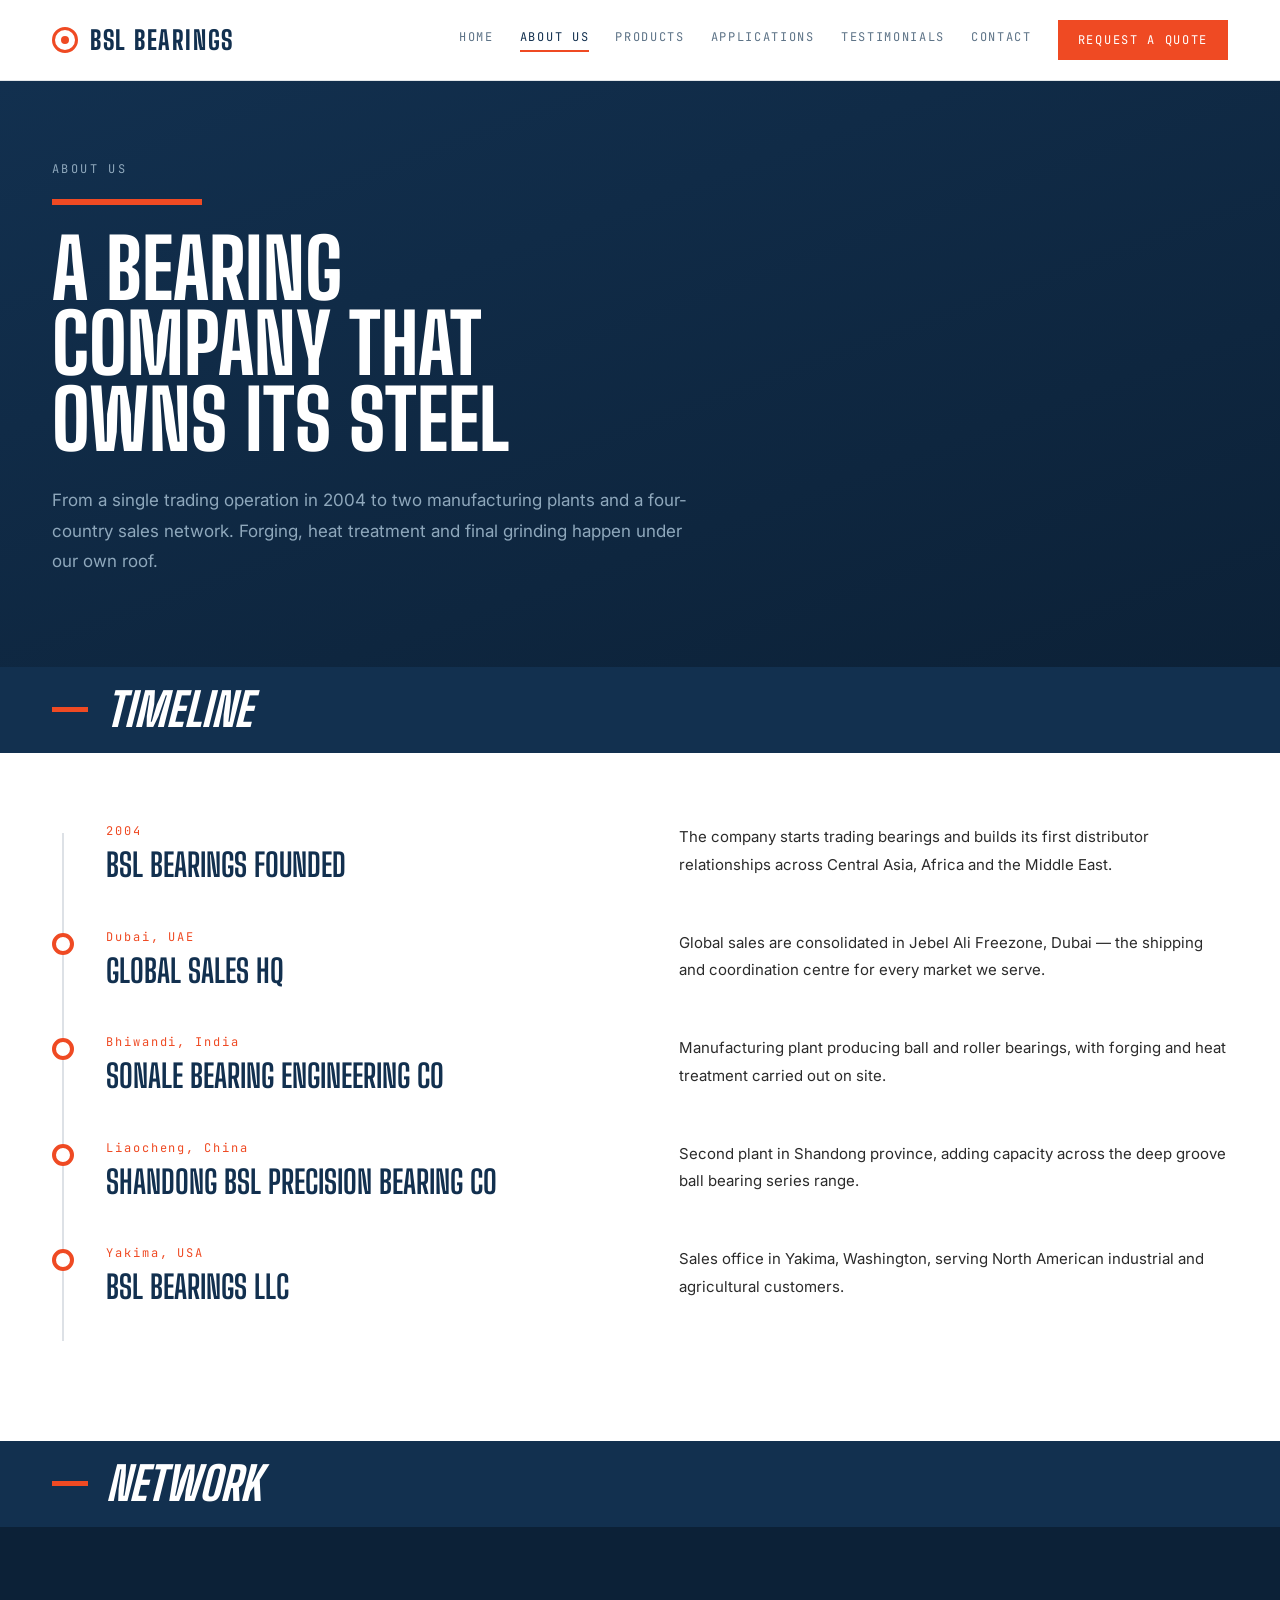
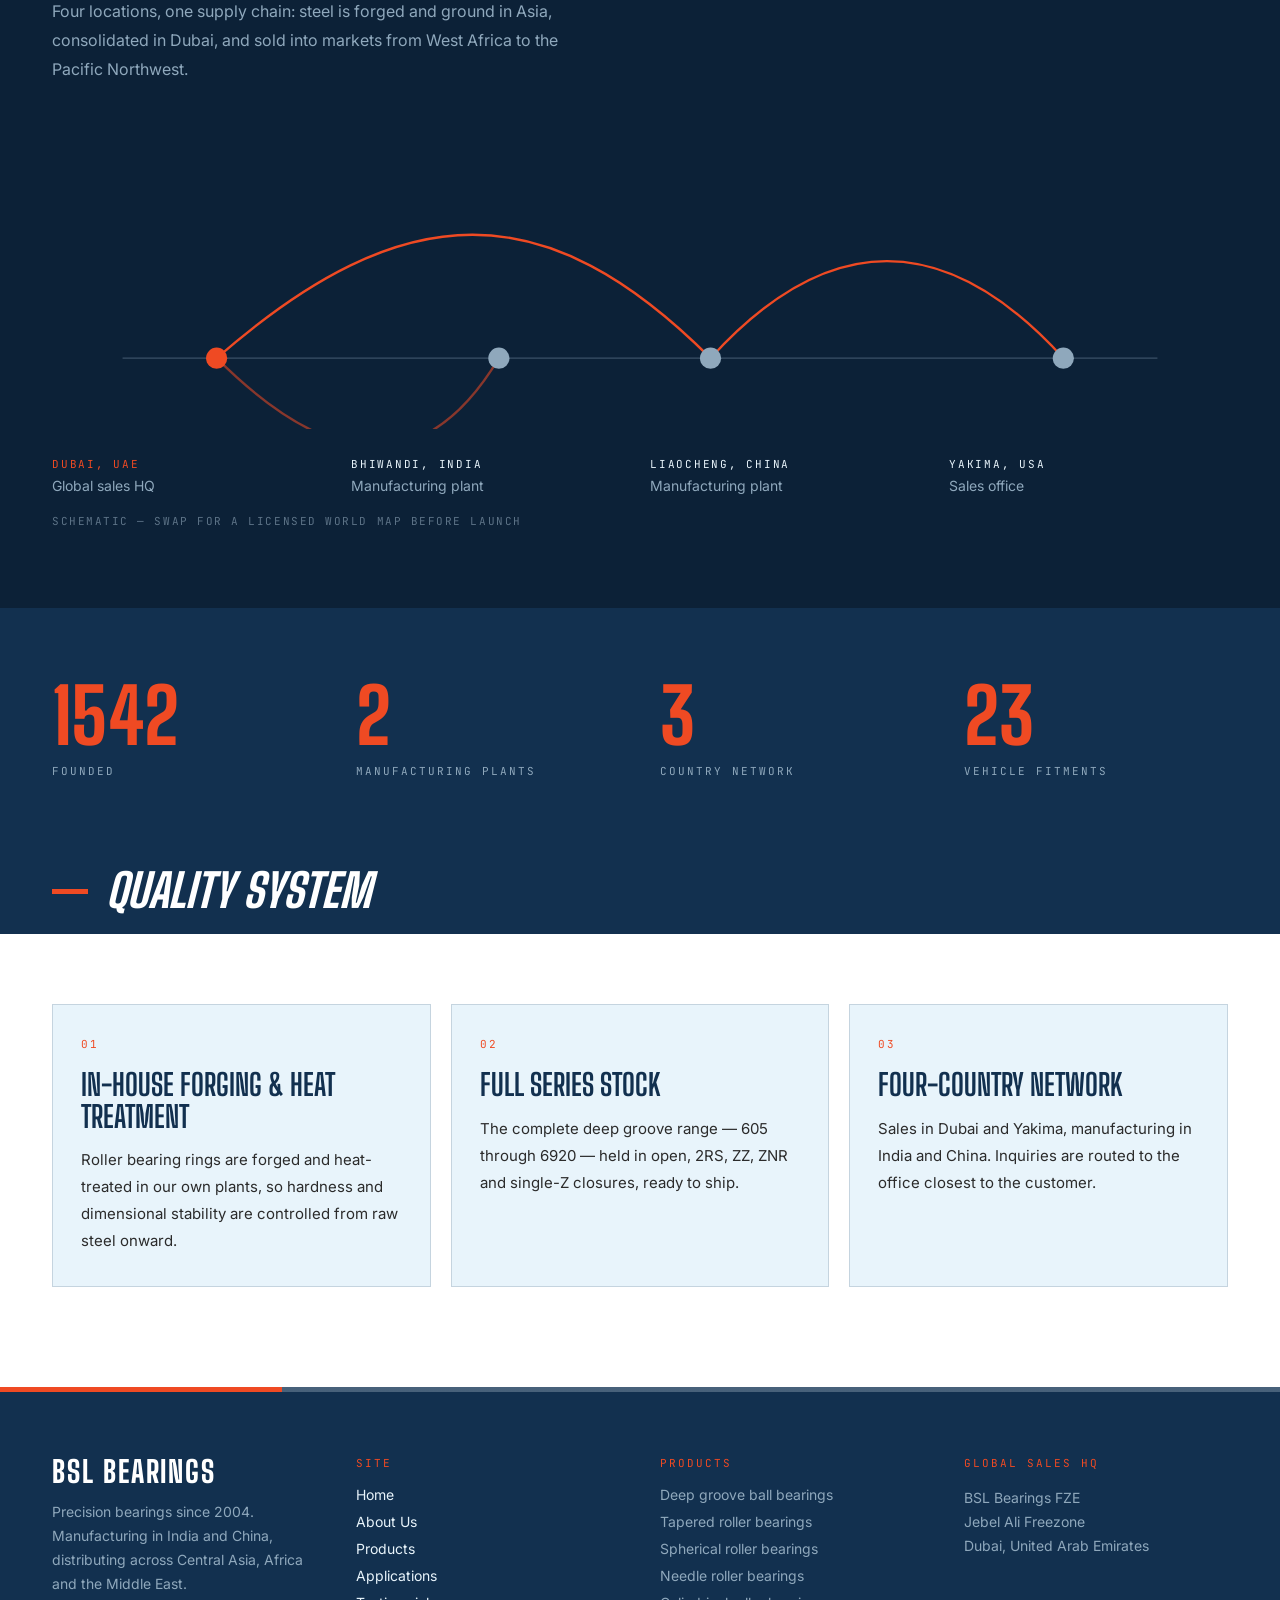
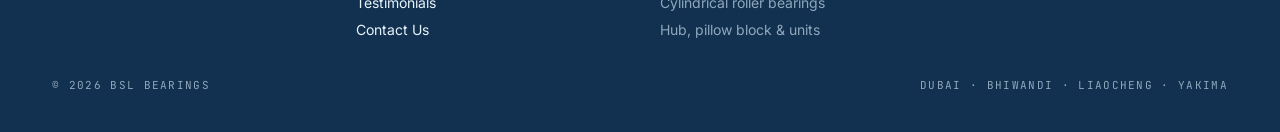
==== about.html @ f2bc7a2e "Build full BSL Bearings website from Claude Design export Converts the Home.dc.html/About.dc.html/et" ====
<!DOCTYPE html>
<html lang="en">
<head>
<meta charset="utf-8">
<meta name="viewport" content="width=device-width, initial-scale=1">
<title>About Us | BSL Bearings</title>
<meta name="description" content="From a single trading operation in 2004 to two manufacturing plants and a four-country sales network — forging, heat treatment and final grinding under our own roof.">
<link rel="icon" href="favicon.svg" type="image/svg+xml">
<link rel="preconnect" href="https://fonts.gstatic.com" crossorigin>
<link href="https://fonts.googleapis.com/css2?family=Big+Shoulders+Display:wght@500;700;800&family=Inter:wght@400;500;600&family=JetBrains+Mono:wght@400;500&display=swap" rel="stylesheet">
<link rel="stylesheet" href="css/style.css">
</head>
<body>

<header data-nav="1" class="site-nav">
  <div data-nav-inner="1" class="site-nav-inner">
    <a href="index.html" class="brand">
      <span class="brand-dot"><span></span></span>
      <span class="brand-text">BSL BEARINGS</span>
    </a>
    <nav class="nav-links">
      <a href="index.html" class="nav-link">Home</a>
      <a href="about.html" class="nav-link is-active">About Us</a>
      <a href="products.html" class="nav-link">Products</a>
      <a href="applications.html" class="nav-link">Applications</a>
      <a href="testimonials.html" class="nav-link">Testimonials</a>
      <a href="contact.html" class="nav-link">Contact</a>
      <a href="contact.html" class="btn-quote">Request a quote</a>
    </nav>
  </div>
</header>

<main>

<section style="background:linear-gradient(160deg,#12304F 0%,#0c2137 100%);color:#fff">
  <div style="max-width:1240px;margin:0 auto;padding:80px 32px 90px">
    <div style="opacity:0;animation:bslup .7s cubic-bezier(.16,1,.3,1) .1s forwards;font-family:'JetBrains Mono',monospace;font-size:12px;letter-spacing:.2em;text-transform:uppercase;color:#8FA8BC">About us</div>
    <div style="opacity:0;animation:bslup .7s cubic-bezier(.16,1,.3,1) .2s forwards;width:150px;height:6px;background:#EF4A23;transform:skewX(-26deg);margin:22px 0 26px"></div>
    <h1 data-split="1" style="margin:0;font-family:'Big Shoulders Display',sans-serif;font-weight:800;font-size:clamp(46px,6.4vw,92px);line-height:.92;text-transform:uppercase;max-width:14ch">A bearing company that owns its steel</h1>
    <p style="opacity:0;animation:bslup .7s cubic-bezier(.16,1,.3,1) .6s forwards;margin:28px 0 0;max-width:640px;color:#8FA8BC;font-size:17px;line-height:1.8">From a single trading operation in 2004 to two manufacturing plants and a four-country sales network. Forging, heat treatment and final grinding happen under our own roof.</p>
  </div>
</section>

<div data-reveal="bar" style="opacity:0;transform:scaleX(0);transform-origin:left center;transition:opacity .35s cubic-bezier(.16,1,.3,1),transform .7s cubic-bezier(.16,1,.3,1);background:#12304F;padding:20px 0">
  <div style="max-width:1240px;margin:0 auto;padding:0 32px;display:flex;align-items:center;gap:18px">
    <span style="width:36px;height:5px;background:#EF4A23;flex:none"></span>
    <h2 data-bar-heading="1" style="opacity:0;transform:translateY(12px);transition:opacity .6s cubic-bezier(.16,1,.3,1),transform .6s cubic-bezier(.16,1,.3,1);margin:0;font-family:'Big Shoulders Display',sans-serif;font-style:italic;font-weight:800;font-size:clamp(28px,3.6vw,48px);line-height:1;text-transform:uppercase;color:#fff">Timeline</h2>
  </div>
</div>

<section style="max-width:1240px;margin:0 auto;padding:70px 32px 90px">
  <div data-timeline="1" data-stagger="1" style="position:relative">
    <div style="position:absolute;left:10px;top:10px;bottom:10px;width:2px;background:rgba(18,48,79,.14)"></div>
    <div data-timeline-line="1" style="position:absolute;left:10px;top:10px;bottom:10px;width:2px;background:#EF4A23;transform:scaleY(0);transform-origin:top center"></div>

    <div style="position:relative;display:grid;grid-template-columns:22px minmax(0,1fr);gap:32px;padding:0 0 46px">
      <div data-reveal="pop" style="opacity:0;transform:scale(.35);transition:opacity .45s cubic-bezier(.34,1.56,.64,1),transform .6s cubic-bezier(.34,1.56,.64,1);width:22px;height:22px;border-radius:50%;background:#fff;border:4px solid #EF4A23;margin-top:4px"></div>
      <div data-reveal="up" style="opacity:0;transform:translateY(40px) scale(.97);transition:opacity .7s cubic-bezier(.16,1,.3,1),transform .7s cubic-bezier(.16,1,.3,1);display:grid;grid-template-columns:repeat(auto-fit,minmax(240px,1fr));gap:24px;align-items:start">
        <div>
          <div style="font-family:'JetBrains Mono',monospace;font-size:12px;letter-spacing:.16em;color:#EF4A23">2004</div>
          <div style="margin-top:10px;font-family:'Big Shoulders Display',sans-serif;font-weight:700;font-size:32px;line-height:1.05;text-transform:uppercase;color:#12304F">BSL Bearings founded</div>
        </div>
        <p style="margin:0;color:#2B2B2B;font-size:15px;line-height:1.85">The company starts trading bearings and builds its first distributor relationships across Central Asia, Africa and the Middle East.</p>
      </div>
    </div>

    <div style="position:relative;display:grid;grid-template-columns:22px minmax(0,1fr);gap:32px;padding:0 0 46px">
      <div data-reveal="pop" style="opacity:0;transform:scale(.35);transition:opacity .45s cubic-bezier(.34,1.56,.64,1),transform .6s cubic-bezier(.34,1.56,.64,1);width:22px;height:22px;border-radius:50%;background:#fff;border:4px solid #EF4A23;margin-top:4px"></div>
      <div data-reveal="up" style="opacity:0;transform:translateY(40px) scale(.97);transition:opacity .7s cubic-bezier(.16,1,.3,1),transform .7s cubic-bezier(.16,1,.3,1);display:grid;grid-template-columns:repeat(auto-fit,minmax(240px,1fr));gap:24px;align-items:start">
        <div>
          <div style="font-family:'JetBrains Mono',monospace;font-size:12px;letter-spacing:.16em;color:#EF4A23">Dubai, UAE</div>
          <div style="margin-top:10px;font-family:'Big Shoulders Display',sans-serif;font-weight:700;font-size:32px;line-height:1.05;text-transform:uppercase;color:#12304F">Global sales HQ</div>
        </div>
        <p style="margin:0;color:#2B2B2B;font-size:15px;line-height:1.85">Global sales are consolidated in Jebel Ali Freezone, Dubai — the shipping and coordination centre for every market we serve.</p>
      </div>
    </div>

    <div style="position:relative;display:grid;grid-template-columns:22px minmax(0,1fr);gap:32px;padding:0 0 46px">
      <div data-reveal="pop" style="opacity:0;transform:scale(.35);transition:opacity .45s cubic-bezier(.34,1.56,.64,1),transform .6s cubic-bezier(.34,1.56,.64,1);width:22px;height:22px;border-radius:50%;background:#fff;border:4px solid #EF4A23;margin-top:4px"></div>
      <div data-reveal="up" style="opacity:0;transform:translateY(40px) scale(.97);transition:opacity .7s cubic-bezier(.16,1,.3,1),transform .7s cubic-bezier(.16,1,.3,1);display:grid;grid-template-columns:repeat(auto-fit,minmax(240px,1fr));gap:24px;align-items:start">
        <div>
          <div style="font-family:'JetBrains Mono',monospace;font-size:12px;letter-spacing:.16em;color:#EF4A23">Bhiwandi, India</div>
          <div style="margin-top:10px;font-family:'Big Shoulders Display',sans-serif;font-weight:700;font-size:32px;line-height:1.05;text-transform:uppercase;color:#12304F">Sonale Bearing Engineering Co</div>
        </div>
        <p style="margin:0;color:#2B2B2B;font-size:15px;line-height:1.85">Manufacturing plant producing ball and roller bearings, with forging and heat treatment carried out on site.</p>
      </div>
    </div>

    <div style="position:relative;display:grid;grid-template-columns:22px minmax(0,1fr);gap:32px;padding:0 0 46px">
      <div data-reveal="pop" style="opacity:0;transform:scale(.35);transition:opacity .45s cubic-bezier(.34,1.56,.64,1),transform .6s cubic-bezier(.34,1.56,.64,1);width:22px;height:22px;border-radius:50%;background:#fff;border:4px solid #EF4A23;margin-top:4px"></div>
      <div data-reveal="up" style="opacity:0;transform:translateY(40px) scale(.97);transition:opacity .7s cubic-bezier(.16,1,.3,1),transform .7s cubic-bezier(.16,1,.3,1);display:grid;grid-template-columns:repeat(auto-fit,minmax(240px,1fr));gap:24px;align-items:start">
        <div>
          <div style="font-family:'JetBrains Mono',monospace;font-size:12px;letter-spacing:.16em;color:#EF4A23">Liaocheng, China</div>
          <div style="margin-top:10px;font-family:'Big Shoulders Display',sans-serif;font-weight:700;font-size:32px;line-height:1.05;text-transform:uppercase;color:#12304F">Shandong BSL Precision Bearing Co</div>
        </div>
        <p style="margin:0;color:#2B2B2B;font-size:15px;line-height:1.85">Second plant in Shandong province, adding capacity across the deep groove ball bearing series range.</p>
      </div>
    </div>

    <div style="position:relative;display:grid;grid-template-columns:22px minmax(0,1fr);gap:32px;padding:0 0 46px">
      <div data-reveal="pop" style="opacity:0;transform:scale(.35);transition:opacity .45s cubic-bezier(.34,1.56,.64,1),transform .6s cubic-bezier(.34,1.56,.64,1);width:22px;height:22px;border-radius:50%;background:#fff;border:4px solid #EF4A23;margin-top:4px"></div>
      <div data-reveal="up" style="opacity:0;transform:translateY(40px) scale(.97);transition:opacity .7s cubic-bezier(.16,1,.3,1),transform .7s cubic-bezier(.16,1,.3,1);display:grid;grid-template-columns:repeat(auto-fit,minmax(240px,1fr));gap:24px;align-items:start">
        <div>
          <div style="font-family:'JetBrains Mono',monospace;font-size:12px;letter-spacing:.16em;color:#EF4A23">Yakima, USA</div>
          <div style="margin-top:10px;font-family:'Big Shoulders Display',sans-serif;font-weight:700;font-size:32px;line-height:1.05;text-transform:uppercase;color:#12304F">BSL Bearings LLC</div>
        </div>
        <p style="margin:0;color:#2B2B2B;font-size:15px;line-height:1.85">Sales office in Yakima, Washington, serving North American industrial and agricultural customers.</p>
      </div>
    </div>
  </div>
</section>

<div data-reveal="bar" style="opacity:0;transform:scaleX(0);transform-origin:left center;transition:opacity .35s cubic-bezier(.16,1,.3,1),transform .7s cubic-bezier(.16,1,.3,1);background:#12304F;padding:20px 0">
  <div style="max-width:1240px;margin:0 auto;padding:0 32px;display:flex;align-items:center;gap:18px">
    <span style="width:36px;height:5px;background:#EF4A23;flex:none"></span>
    <h2 data-bar-heading="1" style="opacity:0;transform:translateY(12px);transition:opacity .6s cubic-bezier(.16,1,.3,1),transform .6s cubic-bezier(.16,1,.3,1);margin:0;font-family:'Big Shoulders Display',sans-serif;font-style:italic;font-weight:800;font-size:clamp(28px,3.6vw,48px);line-height:1;text-transform:uppercase;color:#fff">Network</h2>
  </div>
</div>

<section style="background:#0c2137;color:#fff">
  <div style="max-width:1240px;margin:0 auto;padding:70px 32px 80px">
    <p style="margin:0 0 40px;max-width:560px;color:#8FA8BC;font-size:16px;line-height:1.8">Four locations, one supply chain: steel is forged and ground in Asia, consolidated in Dubai, and sold into markets from West Africa to the Pacific Northwest.</p>
    <div data-reveal="up" data-draw="1" style="opacity:0;transform:translateY(40px) scale(.97);transition:opacity .7s cubic-bezier(.16,1,.3,1),transform .7s cubic-bezier(.16,1,.3,1)">
      <svg viewBox="0 0 1000 260" style="width:100%;height:auto" aria-label="Schematic of BSL locations and routes">
        <line x1="60" y1="200" x2="940" y2="200" stroke="rgba(143,168,188,.35)" stroke-width="1"></line>
        <path d="M140 200 C 300 60, 420 60, 560 200" fill="none" stroke="#EF4A23" stroke-width="2"></path>
        <path d="M560 200 C 660 90, 760 90, 860 200" fill="none" stroke="#EF4A23" stroke-width="2"></path>
        <path d="M140 200 C 240 300, 320 300, 380 200" fill="none" stroke="rgba(239,74,35,.55)" stroke-width="2"></path>
        <circle cx="140" cy="200" r="9" fill="#EF4A23"></circle>
        <circle cx="380" cy="200" r="9" fill="#8FA8BC"></circle>
        <circle cx="560" cy="200" r="9" fill="#8FA8BC"></circle>
        <circle cx="860" cy="200" r="9" fill="#8FA8BC"></circle>
      </svg>
      <div style="display:grid;grid-template-columns:repeat(auto-fit,minmax(160px,1fr));gap:20px;margin-top:24px">
        <div><div style="font-family:'JetBrains Mono',monospace;font-size:11px;letter-spacing:.16em;text-transform:uppercase;color:#EF4A23">Dubai, UAE</div><div style="margin-top:6px;color:#8FA8BC;font-size:14px">Global sales HQ</div></div>
        <div><div style="font-family:'JetBrains Mono',monospace;font-size:11px;letter-spacing:.16em;text-transform:uppercase;color:#E8F4FB">Bhiwandi, India</div><div style="margin-top:6px;color:#8FA8BC;font-size:14px">Manufacturing plant</div></div>
        <div><div style="font-family:'JetBrains Mono',monospace;font-size:11px;letter-spacing:.16em;text-transform:uppercase;color:#E8F4FB">Liaocheng, China</div><div style="margin-top:6px;color:#8FA8BC;font-size:14px">Manufacturing plant</div></div>
        <div><div style="font-family:'JetBrains Mono',monospace;font-size:11px;letter-spacing:.16em;text-transform:uppercase;color:#E8F4FB">Yakima, USA</div><div style="margin-top:6px;color:#8FA8BC;font-size:14px">Sales office</div></div>
      </div>
      <div style="margin-top:20px;font-family:'JetBrains Mono',monospace;font-size:11px;letter-spacing:.14em;text-transform:uppercase;color:#5d7387">Schematic — swap for a licensed world map before launch</div>
    </div>
  </div>
</section>

<section style="background:#12304F">
  <div data-stagger="1" style="max-width:1240px;margin:0 auto;padding:70px 32px;display:grid;grid-template-columns:repeat(auto-fit,minmax(170px,1fr));gap:40px">
    <div data-reveal="up" style="opacity:0;transform:translateY(40px) scale(.97);transition:opacity .7s cubic-bezier(.16,1,.3,1),transform .7s cubic-bezier(.16,1,.3,1)">
      <div style="font-family:'Big Shoulders Display',sans-serif;font-weight:800;font-size:clamp(48px,6vw,76px);line-height:1;color:#EF4A23"><span data-count="2004">0</span></div>
      <div style="margin-top:10px;font-family:'JetBrains Mono',monospace;font-size:11px;letter-spacing:.18em;text-transform:uppercase;color:#8FA8BC">Founded</div>
    </div>
    <div data-reveal="up" style="opacity:0;transform:translateY(40px) scale(.97);transition:opacity .7s cubic-bezier(.16,1,.3,1),transform .7s cubic-bezier(.16,1,.3,1)">
      <div style="font-family:'Big Shoulders Display',sans-serif;font-weight:800;font-size:clamp(48px,6vw,76px);line-height:1;color:#EF4A23"><span data-count="2">0</span></div>
      <div style="margin-top:10px;font-family:'JetBrains Mono',monospace;font-size:11px;letter-spacing:.18em;text-transform:uppercase;color:#8FA8BC">Manufacturing plants</div>
    </div>
    <div data-reveal="up" style="opacity:0;transform:translateY(40px) scale(.97);transition:opacity .7s cubic-bezier(.16,1,.3,1),transform .7s cubic-bezier(.16,1,.3,1)">
      <div style="font-family:'Big Shoulders Display',sans-serif;font-weight:800;font-size:clamp(48px,6vw,76px);line-height:1;color:#EF4A23"><span data-count="4">0</span></div>
      <div style="margin-top:10px;font-family:'JetBrains Mono',monospace;font-size:11px;letter-spacing:.18em;text-transform:uppercase;color:#8FA8BC">Country network</div>
    </div>
    <div data-reveal="up" style="opacity:0;transform:translateY(40px) scale(.97);transition:opacity .7s cubic-bezier(.16,1,.3,1),transform .7s cubic-bezier(.16,1,.3,1)">
      <div style="font-family:'Big Shoulders Display',sans-serif;font-weight:800;font-size:clamp(48px,6vw,76px);line-height:1;color:#EF4A23"><span data-count="30" data-suffix="+">0</span></div>
      <div style="margin-top:10px;font-family:'JetBrains Mono',monospace;font-size:11px;letter-spacing:.18em;text-transform:uppercase;color:#8FA8BC">Vehicle fitments</div>
    </div>
  </div>
</section>

<div data-reveal="bar" style="opacity:0;transform:scaleX(0);transform-origin:left center;transition:opacity .35s cubic-bezier(.16,1,.3,1),transform .7s cubic-bezier(.16,1,.3,1);background:#12304F;padding:20px 0">
  <div style="max-width:1240px;margin:0 auto;padding:0 32px;display:flex;align-items:center;gap:18px">
    <span style="width:36px;height:5px;background:#EF4A23;flex:none"></span>
    <h2 data-bar-heading="1" style="opacity:0;transform:translateY(12px);transition:opacity .6s cubic-bezier(.16,1,.3,1),transform .6s cubic-bezier(.16,1,.3,1);margin:0;font-family:'Big Shoulders Display',sans-serif;font-style:italic;font-weight:800;font-size:clamp(28px,3.6vw,48px);line-height:1;text-transform:uppercase;color:#fff">Quality system</h2>
  </div>
</div>

<section style="max-width:1240px;margin:0 auto;padding:70px 32px 100px">
  <div data-stagger="1" style="display:grid;grid-template-columns:repeat(auto-fit,minmax(280px,1fr));gap:20px">
    <div data-reveal="up" data-tilt="1" class="card-hover" style="opacity:0;transform:translateY(40px) scale(.97);position:relative;overflow:hidden;border:1px solid rgba(18,48,79,.16);background:#E8F4FB;padding:32px 28px">
      <span data-specular="1" style="position:absolute;inset:0;opacity:0;transition:opacity .3s ease;pointer-events:none"></span>
      <div style="font-family:'JetBrains Mono',monospace;font-size:11px;letter-spacing:.18em;text-transform:uppercase;color:#EF4A23">01</div>
      <div style="margin-top:18px;font-family:'Big Shoulders Display',sans-serif;font-weight:700;font-size:30px;line-height:1.05;text-transform:uppercase;color:#12304F">In-house forging &amp; heat treatment</div>
      <p style="margin:14px 0 0;color:#2B2B2B;font-size:15px;line-height:1.8">Roller bearing rings are forged and heat-treated in our own plants, so hardness and dimensional stability are controlled from raw steel onward.</p>
    </div>
    <div data-reveal="up" data-tilt="1" class="card-hover" style="opacity:0;transform:translateY(40px) scale(.97);position:relative;overflow:hidden;border:1px solid rgba(18,48,79,.16);background:#E8F4FB;padding:32px 28px">
      <span data-specular="1" style="position:absolute;inset:0;opacity:0;transition:opacity .3s ease;pointer-events:none"></span>
      <div style="font-family:'JetBrains Mono',monospace;font-size:11px;letter-spacing:.18em;text-transform:uppercase;color:#EF4A23">02</div>
      <div style="margin-top:18px;font-family:'Big Shoulders Display',sans-serif;font-weight:700;font-size:30px;line-height:1.05;text-transform:uppercase;color:#12304F">Full series stock</div>
      <p style="margin:14px 0 0;color:#2B2B2B;font-size:15px;line-height:1.8">The complete deep groove range — 605 through 6920 — held in open, 2RS, ZZ, ZNR and single-Z closures, ready to ship.</p>
    </div>
    <div data-reveal="up" data-tilt="1" class="card-hover" style="opacity:0;transform:translateY(40px) scale(.97);position:relative;overflow:hidden;border:1px solid rgba(18,48,79,.16);background:#E8F4FB;padding:32px 28px">
      <span data-specular="1" style="position:absolute;inset:0;opacity:0;transition:opacity .3s ease;pointer-events:none"></span>
      <div style="font-family:'JetBrains Mono',monospace;font-size:11px;letter-spacing:.18em;text-transform:uppercase;color:#EF4A23">03</div>
      <div style="margin-top:18px;font-family:'Big Shoulders Display',sans-serif;font-weight:700;font-size:30px;line-height:1.05;text-transform:uppercase;color:#12304F">Four-country network</div>
      <p style="margin:14px 0 0;color:#2B2B2B;font-size:15px;line-height:1.8">Sales in Dubai and Yakima, manufacturing in India and China. Inquiries are routed to the office closest to the customer.</p>
    </div>
  </div>
</section>

</main>

<footer class="site-footer">
  <div class="stripe"></div>
  <div class="footer-grid">
    <div>
      <div class="footer-brand">BSL BEARINGS</div>
      <p style="margin:14px 0 0;color:#8FA8BC;font-size:14px;line-height:1.7;max-width:260px">Precision bearings since 2004. Manufacturing in India and China, distributing across Central Asia, Africa and the Middle East.</p>
    </div>
    <div>
      <div class="footer-col-title">Site</div>
      <div class="footer-links">
        <a href="index.html" class="footer-link">Home</a>
        <a href="about.html" class="footer-link">About Us</a>
        <a href="products.html" class="footer-link">Products</a>
        <a href="applications.html" class="footer-link">Applications</a>
        <a href="testimonials.html" class="footer-link">Testimonials</a>
        <a href="contact.html" class="footer-link">Contact Us</a>
      </div>
    </div>
    <div>
      <div class="footer-col-title">Products</div>
      <div style="display:flex;flex-direction:column;gap:10px;color:#8FA8BC;font-size:14px">
        <span>Deep groove ball bearings</span>
        <span>Tapered roller bearings</span>
        <span>Spherical roller bearings</span>
        <span>Needle roller bearings</span>
        <span>Cylindrical roller bearings</span>
        <span>Hub, pillow block &amp; units</span>
      </div>
    </div>
    <div>
      <div class="footer-col-title">Global sales HQ</div>
      <p style="margin:0;color:#8FA8BC;font-size:14px;line-height:1.7">BSL Bearings FZE<br>Jebel Ali Freezone<br>Dubai, United Arab Emirates</p>
    </div>
  </div>
  <div class="footer-bottom">
    <span>© 2026 BSL Bearings</span>
    <span>Dubai · Bhiwandi · Liaocheng · Yakima</span>
  </div>
</footer>

<script type="module" src="js/site.js"></script>
</body>
</html>
---- css/style.css ----
* { box-sizing: border-box; }
html { scroll-behavior: smooth; }
body {
  margin: 0;
  background: #fff;
  color: #2B2B2B;
  font-family: Inter, system-ui, sans-serif;
  -webkit-font-smoothing: antialiased;
}
a { color: #EF4A23; text-decoration: none; }
a:hover { color: #c23c17; }
input, select, textarea { font-family: Inter, system-ui, sans-serif; }
img, svg { max-width: 100%; }

@keyframes bslup { from { opacity: 0; transform: translateY(24px); } to { opacity: 1; transform: none; } }
@keyframes bslspin3d { to { transform: rotateY(360deg); } }
@media (prefers-reduced-motion: reduce) { * { animation: none !important; } }

/* ---------- nav ---------- */
.site-nav {
  position: sticky; top: 0; z-index: 60;
  background: rgba(255,255,255,.94);
  backdrop-filter: blur(12px);
  border-bottom: 1px solid rgba(18,48,79,.12);
  transition: box-shadow .35s ease;
}
.site-nav-inner {
  max-width: 1240px; margin: 0 auto; padding: 20px 32px;
  display: flex; align-items: center; justify-content: space-between;
  gap: 24px; flex-wrap: wrap;
  transition: padding .35s cubic-bezier(.16,1,.3,1);
}
.brand { display: flex; align-items: center; gap: 12px; text-decoration: none; }
.brand-dot {
  width: 26px; height: 26px; border: 3px solid #EF4A23; border-radius: 50%;
  display: flex; align-items: center; justify-content: center;
}
.brand-dot span { width: 8px; height: 8px; background: #EF4A23; border-radius: 50%; display: block; }
.brand-text {
  font-family: 'Big Shoulders Display', sans-serif; font-weight: 800; font-size: 26px;
  letter-spacing: .06em; color: #12304F; line-height: 1;
}
.nav-links { display: flex; align-items: center; gap: 26px; flex-wrap: wrap; }
.nav-link {
  font-family: 'JetBrains Mono', monospace; font-size: 12px; letter-spacing: .14em;
  text-transform: uppercase; text-decoration: none; padding-bottom: 5px;
  border-bottom: 2px solid transparent; color: #5d7387; transition: color .25s ease;
}
.nav-link:hover { color: #EF4A23; }
.nav-link.is-active { color: #12304F; border-bottom-color: #EF4A23; }
.btn-quote {
  font-family: 'JetBrains Mono', monospace; font-size: 12px; letter-spacing: .14em;
  text-transform: uppercase; text-decoration: none; color: #fff; background: #EF4A23;
  padding: 12px 20px; transition: background-color .3s ease, color .3s ease; display: inline-block;
}
.btn-quote:hover { background: #12304F; color: #fff; }

/* ---------- buttons ---------- */
.btn-primary {
  font-family: 'JetBrains Mono', monospace; font-size: 12px; letter-spacing: .16em;
  text-transform: uppercase; color: #fff; background: #EF4A23; padding: 17px 28px;
  transition: background-color .3s ease, color .3s ease; display: inline-block;
}
.btn-primary:hover { background: #fff; color: #12304F; }
.btn-outline {
  font-family: 'JetBrains Mono', monospace; font-size: 12px; letter-spacing: .16em;
  text-transform: uppercase; color: #fff; border: 1px solid rgba(232,244,251,.45);
  padding: 17px 28px; transition: border-color .3s ease, color .3s ease; display: inline-block;
}
.btn-outline:hover { border-color: #EF4A23; color: #EF4A23; }
.text-link {
  font-family: 'JetBrains Mono', monospace; font-size: 12px; letter-spacing: .16em; text-transform: uppercase;
}

/* ---------- footer ---------- */
.site-footer { background: #12304F; color: #E8F4FB; }
.site-footer .stripe { height: 5px; background: linear-gradient(90deg, #EF4A23 0 22%, rgba(232,244,251,.25) 22% 100%); }
.footer-grid {
  max-width: 1240px; margin: 0 auto; padding: 64px 32px 40px;
  display: grid; grid-template-columns: repeat(auto-fit, minmax(200px,1fr)); gap: 40px;
}
.footer-brand { font-family: 'Big Shoulders Display', sans-serif; font-weight: 800; font-size: 30px; letter-spacing: .06em; color: #fff; line-height: 1; }
.footer-col-title {
  font-family: 'JetBrains Mono', monospace; font-size: 11px; letter-spacing: .18em;
  text-transform: uppercase; color: #EF4A23; margin-bottom: 16px;
}
.footer-links { display: flex; flex-direction: column; gap: 10px; }
.footer-link { color: #E8F4FB; font-size: 14px; text-decoration: none; }
.footer-link:hover { color: #EF4A23; }
.footer-bottom {
  max-width: 1240px; margin: 0 auto; padding: 0 32px 40px;
  display: flex; justify-content: space-between; gap: 20px; flex-wrap: wrap;
  font-family: 'JetBrains Mono', monospace; font-size: 11px; letter-spacing: .12em;
  text-transform: uppercase; color: #8FA8BC;
}

/* ---------- hover-enabled cards ---------- */
.card-hover { transition: opacity .7s cubic-bezier(.16,1,.3,1), transform .7s cubic-bezier(.16,1,.3,1), border-color .35s ease; }
.card-hover:hover { border-color: #EF4A23; }
.auto-card:hover { background: #0c2137; }
.table-row:hover { background-color: #E8F4FB; }
.pill:hover { border-color: #EF4A23; color: #EF4A23; }
.field:focus { border-color: #EF4A23; outline: none; }

/* ---------- section bar heading ---------- */
.section-bar { background: #12304F; padding: 20px 0; }
.section-bar-inner { max-width: 1240px; margin: 0 auto; padding: 0 32px; display: flex; align-items: center; gap: 18px; }
.section-bar-dash { width: 36px; height: 5px; background: #EF4A23; flex: none; }
.section-bar h2 {
  margin: 0; font-family: 'Big Shoulders Display', sans-serif; font-style: italic; font-weight: 800;
  font-size: clamp(28px,3.6vw,48px); line-height: 1; text-transform: uppercase; color: #fff;
}

.wrap { max-width: 1240px; margin: 0 auto; padding: 0 32px; }
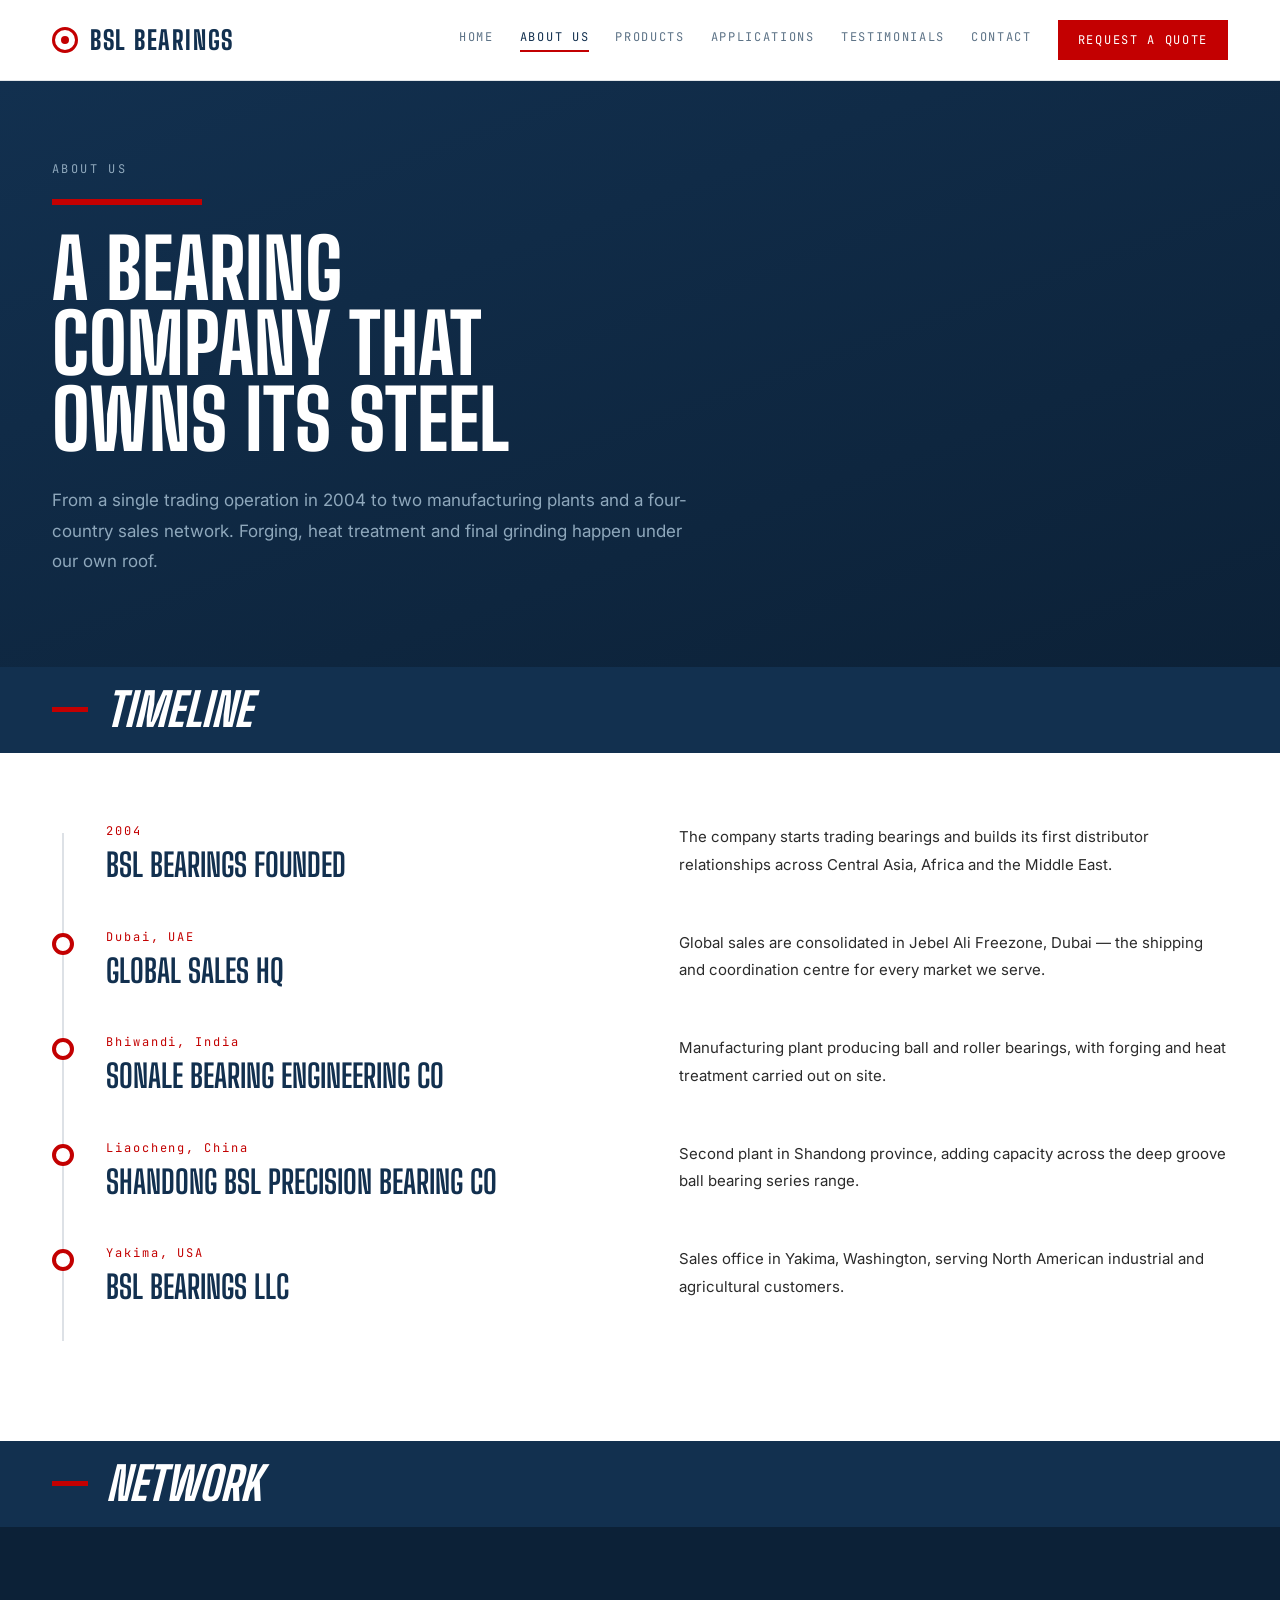
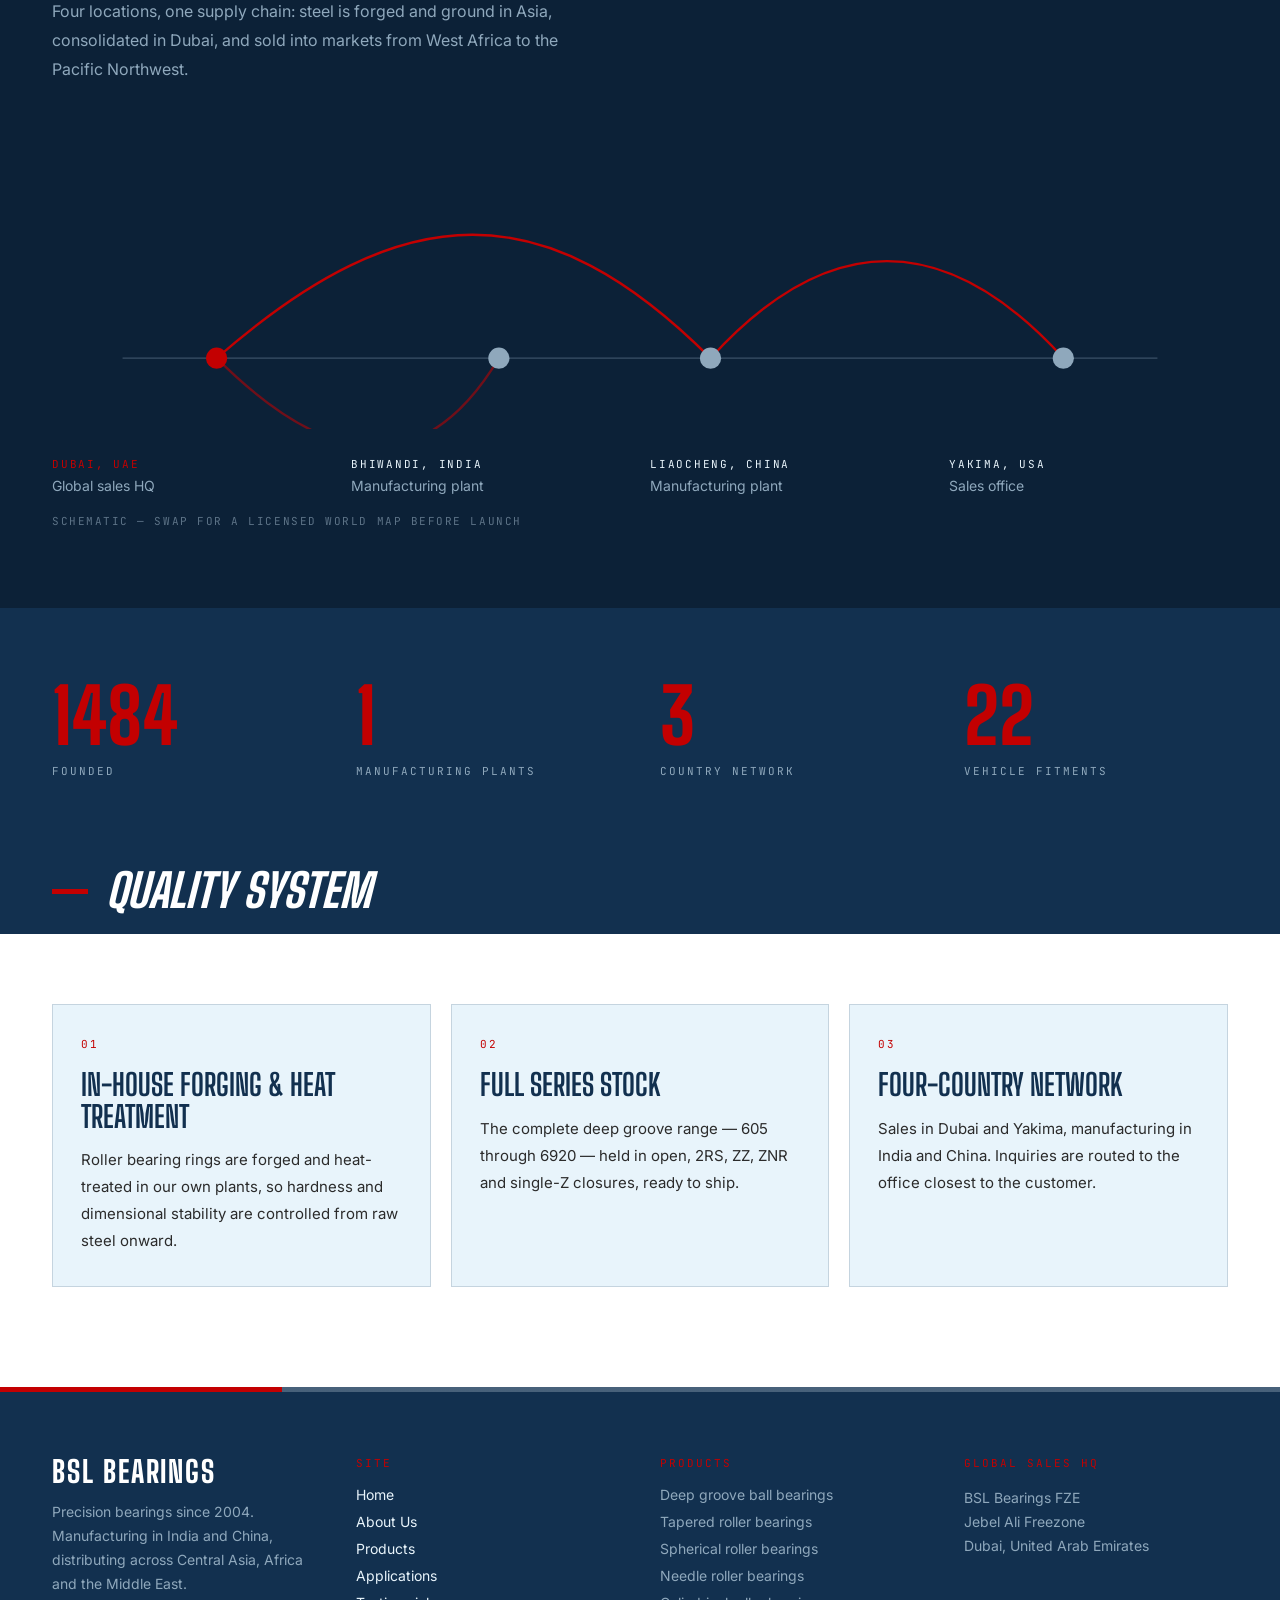
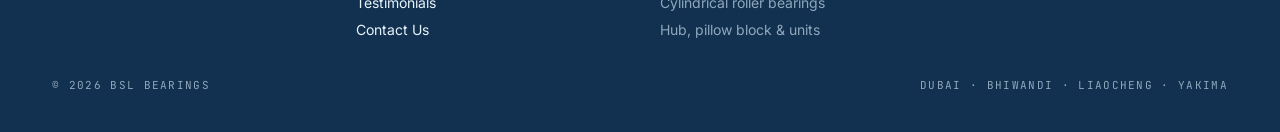
==== commit 8aa03c5a: "Replace brand orange (#EF4A23) with red #C30001 Swaps the accent color across every page, the shared" ====
--- a/about.html
+++ b/about.html
@@ -35,7 +35,7 @@
 <section style="background:linear-gradient(160deg,#12304F 0%,#0c2137 100%);color:#fff">
   <div style="max-width:1240px;margin:0 auto;padding:80px 32px 90px">
     <div style="opacity:0;animation:bslup .7s cubic-bezier(.16,1,.3,1) .1s forwards;font-family:'JetBrains Mono',monospace;font-size:12px;letter-spacing:.2em;text-transform:uppercase;color:#8FA8BC">About us</div>
-    <div style="opacity:0;animation:bslup .7s cubic-bezier(.16,1,.3,1) .2s forwards;width:150px;height:6px;background:#EF4A23;transform:skewX(-26deg);margin:22px 0 26px"></div>
+    <div style="opacity:0;animation:bslup .7s cubic-bezier(.16,1,.3,1) .2s forwards;width:150px;height:6px;background:#C30001;transform:skewX(-26deg);margin:22px 0 26px"></div>
     <h1 data-split="1" style="margin:0;font-family:'Big Shoulders Display',sans-serif;font-weight:800;font-size:clamp(46px,6.4vw,92px);line-height:.92;text-transform:uppercase;max-width:14ch">A bearing company that owns its steel</h1>
     <p style="opacity:0;animation:bslup .7s cubic-bezier(.16,1,.3,1) .6s forwards;margin:28px 0 0;max-width:640px;color:#8FA8BC;font-size:17px;line-height:1.8">From a single trading operation in 2004 to two manufacturing plants and a four-country sales network. Forging, heat treatment and final grinding happen under our own roof.</p>
   </div>
@@ -43,7 +43,7 @@
 
 <div data-reveal="bar" style="opacity:0;transform:scaleX(0);transform-origin:left center;transition:opacity .35s cubic-bezier(.16,1,.3,1),transform .7s cubic-bezier(.16,1,.3,1);background:#12304F;padding:20px 0">
   <div style="max-width:1240px;margin:0 auto;padding:0 32px;display:flex;align-items:center;gap:18px">
-    <span style="width:36px;height:5px;background:#EF4A23;flex:none"></span>
+    <span style="width:36px;height:5px;background:#C30001;flex:none"></span>
     <h2 data-bar-heading="1" style="opacity:0;transform:translateY(12px);transition:opacity .6s cubic-bezier(.16,1,.3,1),transform .6s cubic-bezier(.16,1,.3,1);margin:0;font-family:'Big Shoulders Display',sans-serif;font-style:italic;font-weight:800;font-size:clamp(28px,3.6vw,48px);line-height:1;text-transform:uppercase;color:#fff">Timeline</h2>
   </div>
 </div>
@@ -51,13 +51,13 @@
 <section style="max-width:1240px;margin:0 auto;padding:70px 32px 90px">
   <div data-timeline="1" data-stagger="1" style="position:relative">
     <div style="position:absolute;left:10px;top:10px;bottom:10px;width:2px;background:rgba(18,48,79,.14)"></div>
-    <div data-timeline-line="1" style="position:absolute;left:10px;top:10px;bottom:10px;width:2px;background:#EF4A23;transform:scaleY(0);transform-origin:top center"></div>
-
-    <div style="position:relative;display:grid;grid-template-columns:22px minmax(0,1fr);gap:32px;padding:0 0 46px">
-      <div data-reveal="pop" style="opacity:0;transform:scale(.35);transition:opacity .45s cubic-bezier(.34,1.56,.64,1),transform .6s cubic-bezier(.34,1.56,.64,1);width:22px;height:22px;border-radius:50%;background:#fff;border:4px solid #EF4A23;margin-top:4px"></div>
-      <div data-reveal="up" style="opacity:0;transform:translateY(40px) scale(.97);transition:opacity .7s cubic-bezier(.16,1,.3,1),transform .7s cubic-bezier(.16,1,.3,1);display:grid;grid-template-columns:repeat(auto-fit,minmax(240px,1fr));gap:24px;align-items:start">
-        <div>
-          <div style="font-family:'JetBrains Mono',monospace;font-size:12px;letter-spacing:.16em;color:#EF4A23">2004</div>
+    <div data-timeline-line="1" style="position:absolute;left:10px;top:10px;bottom:10px;width:2px;background:#C30001;transform:scaleY(0);transform-origin:top center"></div>
+
+    <div style="position:relative;display:grid;grid-template-columns:22px minmax(0,1fr);gap:32px;padding:0 0 46px">
+      <div data-reveal="pop" style="opacity:0;transform:scale(.35);transition:opacity .45s cubic-bezier(.34,1.56,.64,1),transform .6s cubic-bezier(.34,1.56,.64,1);width:22px;height:22px;border-radius:50%;background:#fff;border:4px solid #C30001;margin-top:4px"></div>
+      <div data-reveal="up" style="opacity:0;transform:translateY(40px) scale(.97);transition:opacity .7s cubic-bezier(.16,1,.3,1),transform .7s cubic-bezier(.16,1,.3,1);display:grid;grid-template-columns:repeat(auto-fit,minmax(240px,1fr));gap:24px;align-items:start">
+        <div>
+          <div style="font-family:'JetBrains Mono',monospace;font-size:12px;letter-spacing:.16em;color:#C30001">2004</div>
           <div style="margin-top:10px;font-family:'Big Shoulders Display',sans-serif;font-weight:700;font-size:32px;line-height:1.05;text-transform:uppercase;color:#12304F">BSL Bearings founded</div>
         </div>
         <p style="margin:0;color:#2B2B2B;font-size:15px;line-height:1.85">The company starts trading bearings and builds its first distributor relationships across Central Asia, Africa and the Middle East.</p>
@@ -65,10 +65,10 @@
     </div>
 
     <div style="position:relative;display:grid;grid-template-columns:22px minmax(0,1fr);gap:32px;padding:0 0 46px">
-      <div data-reveal="pop" style="opacity:0;transform:scale(.35);transition:opacity .45s cubic-bezier(.34,1.56,.64,1),transform .6s cubic-bezier(.34,1.56,.64,1);width:22px;height:22px;border-radius:50%;background:#fff;border:4px solid #EF4A23;margin-top:4px"></div>
-      <div data-reveal="up" style="opacity:0;transform:translateY(40px) scale(.97);transition:opacity .7s cubic-bezier(.16,1,.3,1),transform .7s cubic-bezier(.16,1,.3,1);display:grid;grid-template-columns:repeat(auto-fit,minmax(240px,1fr));gap:24px;align-items:start">
-        <div>
-          <div style="font-family:'JetBrains Mono',monospace;font-size:12px;letter-spacing:.16em;color:#EF4A23">Dubai, UAE</div>
+      <div data-reveal="pop" style="opacity:0;transform:scale(.35);transition:opacity .45s cubic-bezier(.34,1.56,.64,1),transform .6s cubic-bezier(.34,1.56,.64,1);width:22px;height:22px;border-radius:50%;background:#fff;border:4px solid #C30001;margin-top:4px"></div>
+      <div data-reveal="up" style="opacity:0;transform:translateY(40px) scale(.97);transition:opacity .7s cubic-bezier(.16,1,.3,1),transform .7s cubic-bezier(.16,1,.3,1);display:grid;grid-template-columns:repeat(auto-fit,minmax(240px,1fr));gap:24px;align-items:start">
+        <div>
+          <div style="font-family:'JetBrains Mono',monospace;font-size:12px;letter-spacing:.16em;color:#C30001">Dubai, UAE</div>
           <div style="margin-top:10px;font-family:'Big Shoulders Display',sans-serif;font-weight:700;font-size:32px;line-height:1.05;text-transform:uppercase;color:#12304F">Global sales HQ</div>
         </div>
         <p style="margin:0;color:#2B2B2B;font-size:15px;line-height:1.85">Global sales are consolidated in Jebel Ali Freezone, Dubai — the shipping and coordination centre for every market we serve.</p>
@@ -76,10 +76,10 @@
     </div>
 
     <div style="position:relative;display:grid;grid-template-columns:22px minmax(0,1fr);gap:32px;padding:0 0 46px">
-      <div data-reveal="pop" style="opacity:0;transform:scale(.35);transition:opacity .45s cubic-bezier(.34,1.56,.64,1),transform .6s cubic-bezier(.34,1.56,.64,1);width:22px;height:22px;border-radius:50%;background:#fff;border:4px solid #EF4A23;margin-top:4px"></div>
-      <div data-reveal="up" style="opacity:0;transform:translateY(40px) scale(.97);transition:opacity .7s cubic-bezier(.16,1,.3,1),transform .7s cubic-bezier(.16,1,.3,1);display:grid;grid-template-columns:repeat(auto-fit,minmax(240px,1fr));gap:24px;align-items:start">
-        <div>
-          <div style="font-family:'JetBrains Mono',monospace;font-size:12px;letter-spacing:.16em;color:#EF4A23">Bhiwandi, India</div>
+      <div data-reveal="pop" style="opacity:0;transform:scale(.35);transition:opacity .45s cubic-bezier(.34,1.56,.64,1),transform .6s cubic-bezier(.34,1.56,.64,1);width:22px;height:22px;border-radius:50%;background:#fff;border:4px solid #C30001;margin-top:4px"></div>
+      <div data-reveal="up" style="opacity:0;transform:translateY(40px) scale(.97);transition:opacity .7s cubic-bezier(.16,1,.3,1),transform .7s cubic-bezier(.16,1,.3,1);display:grid;grid-template-columns:repeat(auto-fit,minmax(240px,1fr));gap:24px;align-items:start">
+        <div>
+          <div style="font-family:'JetBrains Mono',monospace;font-size:12px;letter-spacing:.16em;color:#C30001">Bhiwandi, India</div>
           <div style="margin-top:10px;font-family:'Big Shoulders Display',sans-serif;font-weight:700;font-size:32px;line-height:1.05;text-transform:uppercase;color:#12304F">Sonale Bearing Engineering Co</div>
         </div>
         <p style="margin:0;color:#2B2B2B;font-size:15px;line-height:1.85">Manufacturing plant producing ball and roller bearings, with forging and heat treatment carried out on site.</p>
@@ -87,10 +87,10 @@
     </div>
 
     <div style="position:relative;display:grid;grid-template-columns:22px minmax(0,1fr);gap:32px;padding:0 0 46px">
-      <div data-reveal="pop" style="opacity:0;transform:scale(.35);transition:opacity .45s cubic-bezier(.34,1.56,.64,1),transform .6s cubic-bezier(.34,1.56,.64,1);width:22px;height:22px;border-radius:50%;background:#fff;border:4px solid #EF4A23;margin-top:4px"></div>
-      <div data-reveal="up" style="opacity:0;transform:translateY(40px) scale(.97);transition:opacity .7s cubic-bezier(.16,1,.3,1),transform .7s cubic-bezier(.16,1,.3,1);display:grid;grid-template-columns:repeat(auto-fit,minmax(240px,1fr));gap:24px;align-items:start">
-        <div>
-          <div style="font-family:'JetBrains Mono',monospace;font-size:12px;letter-spacing:.16em;color:#EF4A23">Liaocheng, China</div>
+      <div data-reveal="pop" style="opacity:0;transform:scale(.35);transition:opacity .45s cubic-bezier(.34,1.56,.64,1),transform .6s cubic-bezier(.34,1.56,.64,1);width:22px;height:22px;border-radius:50%;background:#fff;border:4px solid #C30001;margin-top:4px"></div>
+      <div data-reveal="up" style="opacity:0;transform:translateY(40px) scale(.97);transition:opacity .7s cubic-bezier(.16,1,.3,1),transform .7s cubic-bezier(.16,1,.3,1);display:grid;grid-template-columns:repeat(auto-fit,minmax(240px,1fr));gap:24px;align-items:start">
+        <div>
+          <div style="font-family:'JetBrains Mono',monospace;font-size:12px;letter-spacing:.16em;color:#C30001">Liaocheng, China</div>
           <div style="margin-top:10px;font-family:'Big Shoulders Display',sans-serif;font-weight:700;font-size:32px;line-height:1.05;text-transform:uppercase;color:#12304F">Shandong BSL Precision Bearing Co</div>
         </div>
         <p style="margin:0;color:#2B2B2B;font-size:15px;line-height:1.85">Second plant in Shandong province, adding capacity across the deep groove ball bearing series range.</p>
@@ -98,10 +98,10 @@
     </div>
 
     <div style="position:relative;display:grid;grid-template-columns:22px minmax(0,1fr);gap:32px;padding:0 0 46px">
-      <div data-reveal="pop" style="opacity:0;transform:scale(.35);transition:opacity .45s cubic-bezier(.34,1.56,.64,1),transform .6s cubic-bezier(.34,1.56,.64,1);width:22px;height:22px;border-radius:50%;background:#fff;border:4px solid #EF4A23;margin-top:4px"></div>
-      <div data-reveal="up" style="opacity:0;transform:translateY(40px) scale(.97);transition:opacity .7s cubic-bezier(.16,1,.3,1),transform .7s cubic-bezier(.16,1,.3,1);display:grid;grid-template-columns:repeat(auto-fit,minmax(240px,1fr));gap:24px;align-items:start">
-        <div>
-          <div style="font-family:'JetBrains Mono',monospace;font-size:12px;letter-spacing:.16em;color:#EF4A23">Yakima, USA</div>
+      <div data-reveal="pop" style="opacity:0;transform:scale(.35);transition:opacity .45s cubic-bezier(.34,1.56,.64,1),transform .6s cubic-bezier(.34,1.56,.64,1);width:22px;height:22px;border-radius:50%;background:#fff;border:4px solid #C30001;margin-top:4px"></div>
+      <div data-reveal="up" style="opacity:0;transform:translateY(40px) scale(.97);transition:opacity .7s cubic-bezier(.16,1,.3,1),transform .7s cubic-bezier(.16,1,.3,1);display:grid;grid-template-columns:repeat(auto-fit,minmax(240px,1fr));gap:24px;align-items:start">
+        <div>
+          <div style="font-family:'JetBrains Mono',monospace;font-size:12px;letter-spacing:.16em;color:#C30001">Yakima, USA</div>
           <div style="margin-top:10px;font-family:'Big Shoulders Display',sans-serif;font-weight:700;font-size:32px;line-height:1.05;text-transform:uppercase;color:#12304F">BSL Bearings LLC</div>
         </div>
         <p style="margin:0;color:#2B2B2B;font-size:15px;line-height:1.85">Sales office in Yakima, Washington, serving North American industrial and agricultural customers.</p>
@@ -112,7 +112,7 @@
 
 <div data-reveal="bar" style="opacity:0;transform:scaleX(0);transform-origin:left center;transition:opacity .35s cubic-bezier(.16,1,.3,1),transform .7s cubic-bezier(.16,1,.3,1);background:#12304F;padding:20px 0">
   <div style="max-width:1240px;margin:0 auto;padding:0 32px;display:flex;align-items:center;gap:18px">
-    <span style="width:36px;height:5px;background:#EF4A23;flex:none"></span>
+    <span style="width:36px;height:5px;background:#C30001;flex:none"></span>
     <h2 data-bar-heading="1" style="opacity:0;transform:translateY(12px);transition:opacity .6s cubic-bezier(.16,1,.3,1),transform .6s cubic-bezier(.16,1,.3,1);margin:0;font-family:'Big Shoulders Display',sans-serif;font-style:italic;font-weight:800;font-size:clamp(28px,3.6vw,48px);line-height:1;text-transform:uppercase;color:#fff">Network</h2>
   </div>
 </div>
@@ -123,16 +123,16 @@
     <div data-reveal="up" data-draw="1" style="opacity:0;transform:translateY(40px) scale(.97);transition:opacity .7s cubic-bezier(.16,1,.3,1),transform .7s cubic-bezier(.16,1,.3,1)">
       <svg viewBox="0 0 1000 260" style="width:100%;height:auto" aria-label="Schematic of BSL locations and routes">
         <line x1="60" y1="200" x2="940" y2="200" stroke="rgba(143,168,188,.35)" stroke-width="1"></line>
-        <path d="M140 200 C 300 60, 420 60, 560 200" fill="none" stroke="#EF4A23" stroke-width="2"></path>
-        <path d="M560 200 C 660 90, 760 90, 860 200" fill="none" stroke="#EF4A23" stroke-width="2"></path>
-        <path d="M140 200 C 240 300, 320 300, 380 200" fill="none" stroke="rgba(239,74,35,.55)" stroke-width="2"></path>
-        <circle cx="140" cy="200" r="9" fill="#EF4A23"></circle>
+        <path d="M140 200 C 300 60, 420 60, 560 200" fill="none" stroke="#C30001" stroke-width="2"></path>
+        <path d="M560 200 C 660 90, 760 90, 860 200" fill="none" stroke="#C30001" stroke-width="2"></path>
+        <path d="M140 200 C 240 300, 320 300, 380 200" fill="none" stroke="rgba(195,0,1,.55)" stroke-width="2"></path>
+        <circle cx="140" cy="200" r="9" fill="#C30001"></circle>
         <circle cx="380" cy="200" r="9" fill="#8FA8BC"></circle>
         <circle cx="560" cy="200" r="9" fill="#8FA8BC"></circle>
         <circle cx="860" cy="200" r="9" fill="#8FA8BC"></circle>
       </svg>
       <div style="display:grid;grid-template-columns:repeat(auto-fit,minmax(160px,1fr));gap:20px;margin-top:24px">
-        <div><div style="font-family:'JetBrains Mono',monospace;font-size:11px;letter-spacing:.16em;text-transform:uppercase;color:#EF4A23">Dubai, UAE</div><div style="margin-top:6px;color:#8FA8BC;font-size:14px">Global sales HQ</div></div>
+        <div><div style="font-family:'JetBrains Mono',monospace;font-size:11px;letter-spacing:.16em;text-transform:uppercase;color:#C30001">Dubai, UAE</div><div style="margin-top:6px;color:#8FA8BC;font-size:14px">Global sales HQ</div></div>
         <div><div style="font-family:'JetBrains Mono',monospace;font-size:11px;letter-spacing:.16em;text-transform:uppercase;color:#E8F4FB">Bhiwandi, India</div><div style="margin-top:6px;color:#8FA8BC;font-size:14px">Manufacturing plant</div></div>
         <div><div style="font-family:'JetBrains Mono',monospace;font-size:11px;letter-spacing:.16em;text-transform:uppercase;color:#E8F4FB">Liaocheng, China</div><div style="margin-top:6px;color:#8FA8BC;font-size:14px">Manufacturing plant</div></div>
         <div><div style="font-family:'JetBrains Mono',monospace;font-size:11px;letter-spacing:.16em;text-transform:uppercase;color:#E8F4FB">Yakima, USA</div><div style="margin-top:6px;color:#8FA8BC;font-size:14px">Sales office</div></div>
@@ -145,19 +145,19 @@
 <section style="background:#12304F">
   <div data-stagger="1" style="max-width:1240px;margin:0 auto;padding:70px 32px;display:grid;grid-template-columns:repeat(auto-fit,minmax(170px,1fr));gap:40px">
     <div data-reveal="up" style="opacity:0;transform:translateY(40px) scale(.97);transition:opacity .7s cubic-bezier(.16,1,.3,1),transform .7s cubic-bezier(.16,1,.3,1)">
-      <div style="font-family:'Big Shoulders Display',sans-serif;font-weight:800;font-size:clamp(48px,6vw,76px);line-height:1;color:#EF4A23"><span data-count="2004">0</span></div>
+      <div style="font-family:'Big Shoulders Display',sans-serif;font-weight:800;font-size:clamp(48px,6vw,76px);line-height:1;color:#C30001"><span data-count="2004">0</span></div>
       <div style="margin-top:10px;font-family:'JetBrains Mono',monospace;font-size:11px;letter-spacing:.18em;text-transform:uppercase;color:#8FA8BC">Founded</div>
     </div>
     <div data-reveal="up" style="opacity:0;transform:translateY(40px) scale(.97);transition:opacity .7s cubic-bezier(.16,1,.3,1),transform .7s cubic-bezier(.16,1,.3,1)">
-      <div style="font-family:'Big Shoulders Display',sans-serif;font-weight:800;font-size:clamp(48px,6vw,76px);line-height:1;color:#EF4A23"><span data-count="2">0</span></div>
+      <div style="font-family:'Big Shoulders Display',sans-serif;font-weight:800;font-size:clamp(48px,6vw,76px);line-height:1;color:#C30001"><span data-count="2">0</span></div>
       <div style="margin-top:10px;font-family:'JetBrains Mono',monospace;font-size:11px;letter-spacing:.18em;text-transform:uppercase;color:#8FA8BC">Manufacturing plants</div>
     </div>
     <div data-reveal="up" style="opacity:0;transform:translateY(40px) scale(.97);transition:opacity .7s cubic-bezier(.16,1,.3,1),transform .7s cubic-bezier(.16,1,.3,1)">
-      <div style="font-family:'Big Shoulders Display',sans-serif;font-weight:800;font-size:clamp(48px,6vw,76px);line-height:1;color:#EF4A23"><span data-count="4">0</span></div>
+      <div style="font-family:'Big Shoulders Display',sans-serif;font-weight:800;font-size:clamp(48px,6vw,76px);line-height:1;color:#C30001"><span data-count="4">0</span></div>
       <div style="margin-top:10px;font-family:'JetBrains Mono',monospace;font-size:11px;letter-spacing:.18em;text-transform:uppercase;color:#8FA8BC">Country network</div>
     </div>
     <div data-reveal="up" style="opacity:0;transform:translateY(40px) scale(.97);transition:opacity .7s cubic-bezier(.16,1,.3,1),transform .7s cubic-bezier(.16,1,.3,1)">
-      <div style="font-family:'Big Shoulders Display',sans-serif;font-weight:800;font-size:clamp(48px,6vw,76px);line-height:1;color:#EF4A23"><span data-count="30" data-suffix="+">0</span></div>
+      <div style="font-family:'Big Shoulders Display',sans-serif;font-weight:800;font-size:clamp(48px,6vw,76px);line-height:1;color:#C30001"><span data-count="30" data-suffix="+">0</span></div>
       <div style="margin-top:10px;font-family:'JetBrains Mono',monospace;font-size:11px;letter-spacing:.18em;text-transform:uppercase;color:#8FA8BC">Vehicle fitments</div>
     </div>
   </div>
@@ -165,7 +165,7 @@
 
 <div data-reveal="bar" style="opacity:0;transform:scaleX(0);transform-origin:left center;transition:opacity .35s cubic-bezier(.16,1,.3,1),transform .7s cubic-bezier(.16,1,.3,1);background:#12304F;padding:20px 0">
   <div style="max-width:1240px;margin:0 auto;padding:0 32px;display:flex;align-items:center;gap:18px">
-    <span style="width:36px;height:5px;background:#EF4A23;flex:none"></span>
+    <span style="width:36px;height:5px;background:#C30001;flex:none"></span>
     <h2 data-bar-heading="1" style="opacity:0;transform:translateY(12px);transition:opacity .6s cubic-bezier(.16,1,.3,1),transform .6s cubic-bezier(.16,1,.3,1);margin:0;font-family:'Big Shoulders Display',sans-serif;font-style:italic;font-weight:800;font-size:clamp(28px,3.6vw,48px);line-height:1;text-transform:uppercase;color:#fff">Quality system</h2>
   </div>
 </div>
@@ -174,19 +174,19 @@
   <div data-stagger="1" style="display:grid;grid-template-columns:repeat(auto-fit,minmax(280px,1fr));gap:20px">
     <div data-reveal="up" data-tilt="1" class="card-hover" style="opacity:0;transform:translateY(40px) scale(.97);position:relative;overflow:hidden;border:1px solid rgba(18,48,79,.16);background:#E8F4FB;padding:32px 28px">
       <span data-specular="1" style="position:absolute;inset:0;opacity:0;transition:opacity .3s ease;pointer-events:none"></span>
-      <div style="font-family:'JetBrains Mono',monospace;font-size:11px;letter-spacing:.18em;text-transform:uppercase;color:#EF4A23">01</div>
+      <div style="font-family:'JetBrains Mono',monospace;font-size:11px;letter-spacing:.18em;text-transform:uppercase;color:#C30001">01</div>
       <div style="margin-top:18px;font-family:'Big Shoulders Display',sans-serif;font-weight:700;font-size:30px;line-height:1.05;text-transform:uppercase;color:#12304F">In-house forging &amp; heat treatment</div>
       <p style="margin:14px 0 0;color:#2B2B2B;font-size:15px;line-height:1.8">Roller bearing rings are forged and heat-treated in our own plants, so hardness and dimensional stability are controlled from raw steel onward.</p>
     </div>
     <div data-reveal="up" data-tilt="1" class="card-hover" style="opacity:0;transform:translateY(40px) scale(.97);position:relative;overflow:hidden;border:1px solid rgba(18,48,79,.16);background:#E8F4FB;padding:32px 28px">
       <span data-specular="1" style="position:absolute;inset:0;opacity:0;transition:opacity .3s ease;pointer-events:none"></span>
-      <div style="font-family:'JetBrains Mono',monospace;font-size:11px;letter-spacing:.18em;text-transform:uppercase;color:#EF4A23">02</div>
+      <div style="font-family:'JetBrains Mono',monospace;font-size:11px;letter-spacing:.18em;text-transform:uppercase;color:#C30001">02</div>
       <div style="margin-top:18px;font-family:'Big Shoulders Display',sans-serif;font-weight:700;font-size:30px;line-height:1.05;text-transform:uppercase;color:#12304F">Full series stock</div>
       <p style="margin:14px 0 0;color:#2B2B2B;font-size:15px;line-height:1.8">The complete deep groove range — 605 through 6920 — held in open, 2RS, ZZ, ZNR and single-Z closures, ready to ship.</p>
     </div>
     <div data-reveal="up" data-tilt="1" class="card-hover" style="opacity:0;transform:translateY(40px) scale(.97);position:relative;overflow:hidden;border:1px solid rgba(18,48,79,.16);background:#E8F4FB;padding:32px 28px">
       <span data-specular="1" style="position:absolute;inset:0;opacity:0;transition:opacity .3s ease;pointer-events:none"></span>
-      <div style="font-family:'JetBrains Mono',monospace;font-size:11px;letter-spacing:.18em;text-transform:uppercase;color:#EF4A23">03</div>
+      <div style="font-family:'JetBrains Mono',monospace;font-size:11px;letter-spacing:.18em;text-transform:uppercase;color:#C30001">03</div>
       <div style="margin-top:18px;font-family:'Big Shoulders Display',sans-serif;font-weight:700;font-size:30px;line-height:1.05;text-transform:uppercase;color:#12304F">Four-country network</div>
       <p style="margin:14px 0 0;color:#2B2B2B;font-size:15px;line-height:1.8">Sales in Dubai and Yakima, manufacturing in India and China. Inquiries are routed to the office closest to the customer.</p>
     </div>
--- a/css/style.css
+++ b/css/style.css
@@ -7,8 +7,8 @@
   font-family: Inter, system-ui, sans-serif;
   -webkit-font-smoothing: antialiased;
 }
-a { color: #EF4A23; text-decoration: none; }
-a:hover { color: #c23c17; }
+a { color: #C30001; text-decoration: none; }
+a:hover { color: #920001; }
 input, select, textarea { font-family: Inter, system-ui, sans-serif; }
 img, svg { max-width: 100%; }
 
@@ -32,10 +32,10 @@
 }
 .brand { display: flex; align-items: center; gap: 12px; text-decoration: none; }
 .brand-dot {
-  width: 26px; height: 26px; border: 3px solid #EF4A23; border-radius: 50%;
+  width: 26px; height: 26px; border: 3px solid #C30001; border-radius: 50%;
   display: flex; align-items: center; justify-content: center;
 }
-.brand-dot span { width: 8px; height: 8px; background: #EF4A23; border-radius: 50%; display: block; }
+.brand-dot span { width: 8px; height: 8px; background: #C30001; border-radius: 50%; display: block; }
 .brand-text {
   font-family: 'Big Shoulders Display', sans-serif; font-weight: 800; font-size: 26px;
   letter-spacing: .06em; color: #12304F; line-height: 1;
@@ -46,11 +46,11 @@
   text-transform: uppercase; text-decoration: none; padding-bottom: 5px;
   border-bottom: 2px solid transparent; color: #5d7387; transition: color .25s ease;
 }
-.nav-link:hover { color: #EF4A23; }
-.nav-link.is-active { color: #12304F; border-bottom-color: #EF4A23; }
+.nav-link:hover { color: #C30001; }
+.nav-link.is-active { color: #12304F; border-bottom-color: #C30001; }
 .btn-quote {
   font-family: 'JetBrains Mono', monospace; font-size: 12px; letter-spacing: .14em;
-  text-transform: uppercase; text-decoration: none; color: #fff; background: #EF4A23;
+  text-transform: uppercase; text-decoration: none; color: #fff; background: #C30001;
   padding: 12px 20px; transition: background-color .3s ease, color .3s ease; display: inline-block;
 }
 .btn-quote:hover { background: #12304F; color: #fff; }
@@ -58,7 +58,7 @@
 /* ---------- buttons ---------- */
 .btn-primary {
   font-family: 'JetBrains Mono', monospace; font-size: 12px; letter-spacing: .16em;
-  text-transform: uppercase; color: #fff; background: #EF4A23; padding: 17px 28px;
+  text-transform: uppercase; color: #fff; background: #C30001; padding: 17px 28px;
   transition: background-color .3s ease, color .3s ease; display: inline-block;
 }
 .btn-primary:hover { background: #fff; color: #12304F; }
@@ -67,14 +67,14 @@
   text-transform: uppercase; color: #fff; border: 1px solid rgba(232,244,251,.45);
   padding: 17px 28px; transition: border-color .3s ease, color .3s ease; display: inline-block;
 }
-.btn-outline:hover { border-color: #EF4A23; color: #EF4A23; }
+.btn-outline:hover { border-color: #C30001; color: #C30001; }
 .text-link {
   font-family: 'JetBrains Mono', monospace; font-size: 12px; letter-spacing: .16em; text-transform: uppercase;
 }
 
 /* ---------- footer ---------- */
 .site-footer { background: #12304F; color: #E8F4FB; }
-.site-footer .stripe { height: 5px; background: linear-gradient(90deg, #EF4A23 0 22%, rgba(232,244,251,.25) 22% 100%); }
+.site-footer .stripe { height: 5px; background: linear-gradient(90deg, #C30001 0 22%, rgba(232,244,251,.25) 22% 100%); }
 .footer-grid {
   max-width: 1240px; margin: 0 auto; padding: 64px 32px 40px;
   display: grid; grid-template-columns: repeat(auto-fit, minmax(200px,1fr)); gap: 40px;
@@ -82,11 +82,11 @@
 .footer-brand { font-family: 'Big Shoulders Display', sans-serif; font-weight: 800; font-size: 30px; letter-spacing: .06em; color: #fff; line-height: 1; }
 .footer-col-title {
   font-family: 'JetBrains Mono', monospace; font-size: 11px; letter-spacing: .18em;
-  text-transform: uppercase; color: #EF4A23; margin-bottom: 16px;
+  text-transform: uppercase; color: #C30001; margin-bottom: 16px;
 }
 .footer-links { display: flex; flex-direction: column; gap: 10px; }
 .footer-link { color: #E8F4FB; font-size: 14px; text-decoration: none; }
-.footer-link:hover { color: #EF4A23; }
+.footer-link:hover { color: #C30001; }
 .footer-bottom {
   max-width: 1240px; margin: 0 auto; padding: 0 32px 40px;
   display: flex; justify-content: space-between; gap: 20px; flex-wrap: wrap;
@@ -96,16 +96,16 @@
 
 /* ---------- hover-enabled cards ---------- */
 .card-hover { transition: opacity .7s cubic-bezier(.16,1,.3,1), transform .7s cubic-bezier(.16,1,.3,1), border-color .35s ease; }
-.card-hover:hover { border-color: #EF4A23; }
+.card-hover:hover { border-color: #C30001; }
 .auto-card:hover { background: #0c2137; }
 .table-row:hover { background-color: #E8F4FB; }
-.pill:hover { border-color: #EF4A23; color: #EF4A23; }
-.field:focus { border-color: #EF4A23; outline: none; }
+.pill:hover { border-color: #C30001; color: #C30001; }
+.field:focus { border-color: #C30001; outline: none; }
 
 /* ---------- section bar heading ---------- */
 .section-bar { background: #12304F; padding: 20px 0; }
 .section-bar-inner { max-width: 1240px; margin: 0 auto; padding: 0 32px; display: flex; align-items: center; gap: 18px; }
-.section-bar-dash { width: 36px; height: 5px; background: #EF4A23; flex: none; }
+.section-bar-dash { width: 36px; height: 5px; background: #C30001; flex: none; }
 .section-bar h2 {
   margin: 0; font-family: 'Big Shoulders Display', sans-serif; font-style: italic; font-weight: 800;
   font-size: clamp(28px,3.6vw,48px); line-height: 1; text-transform: uppercase; color: #fff;
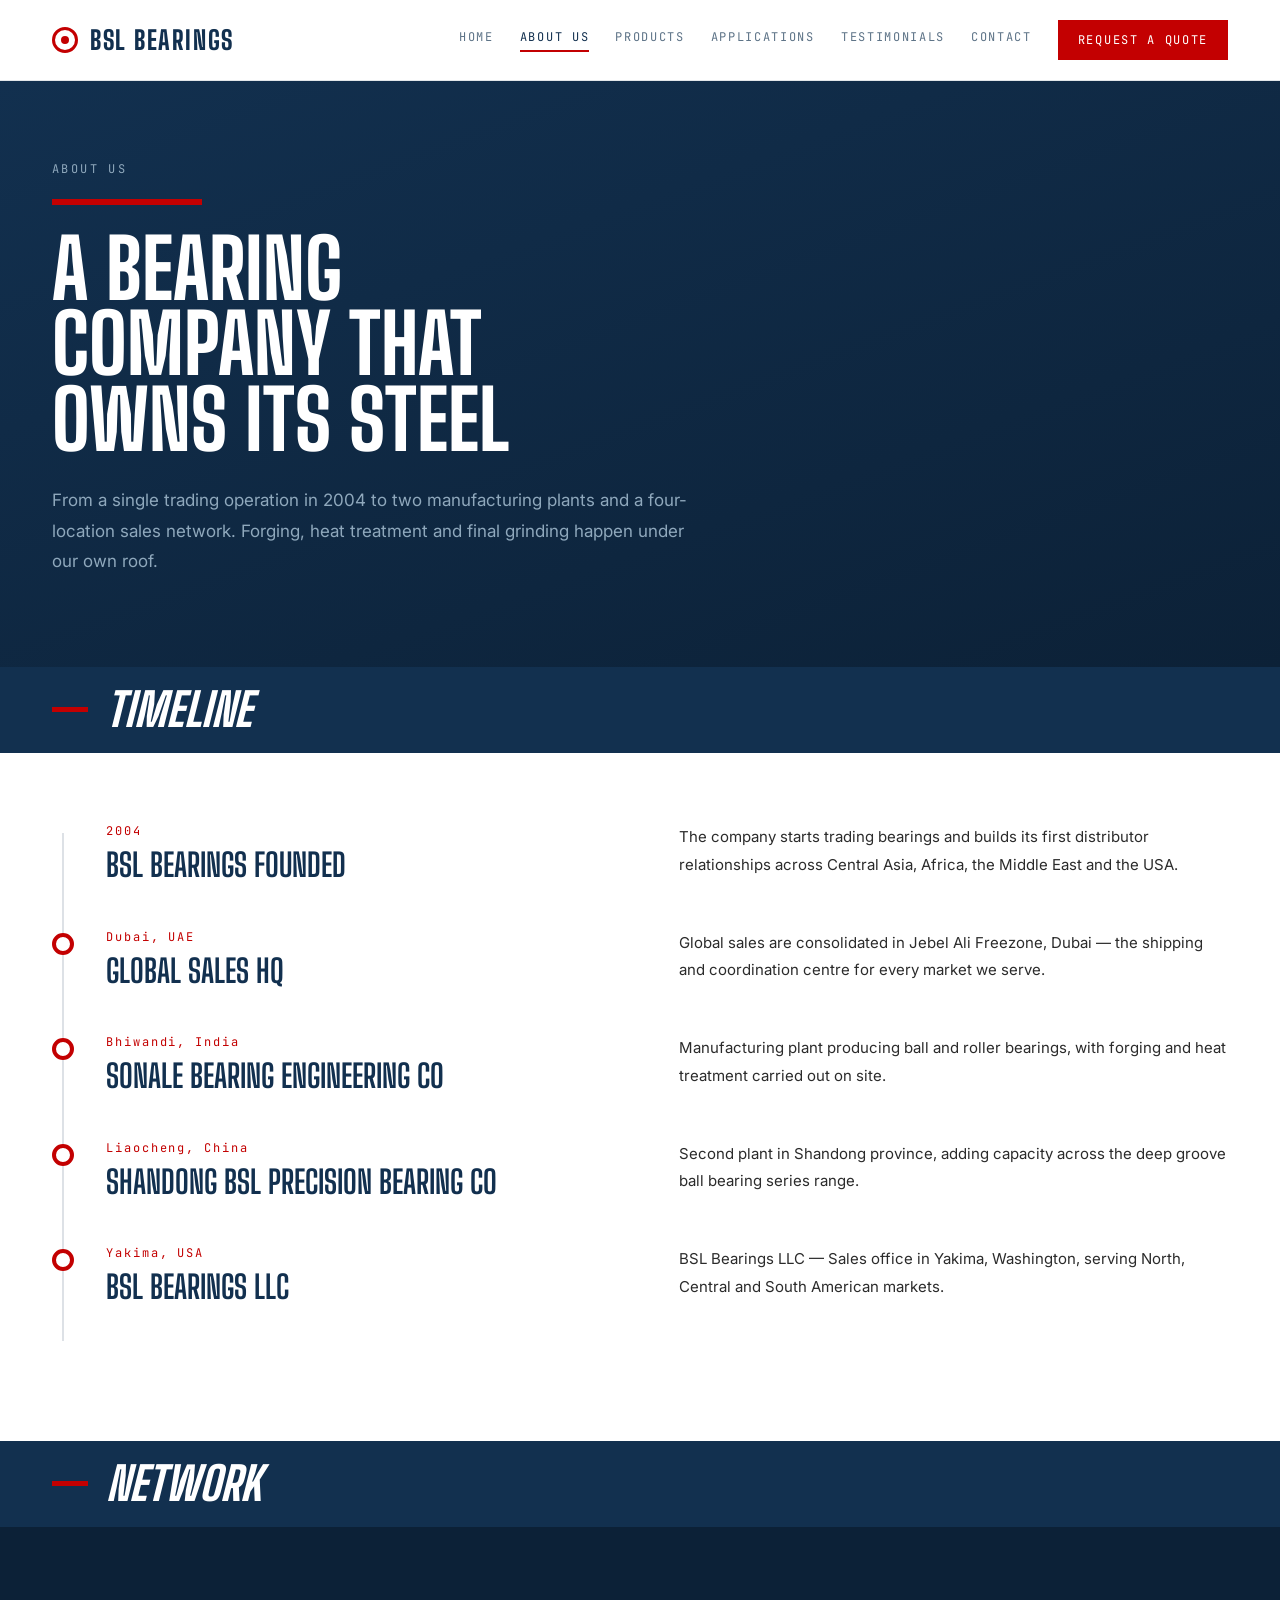
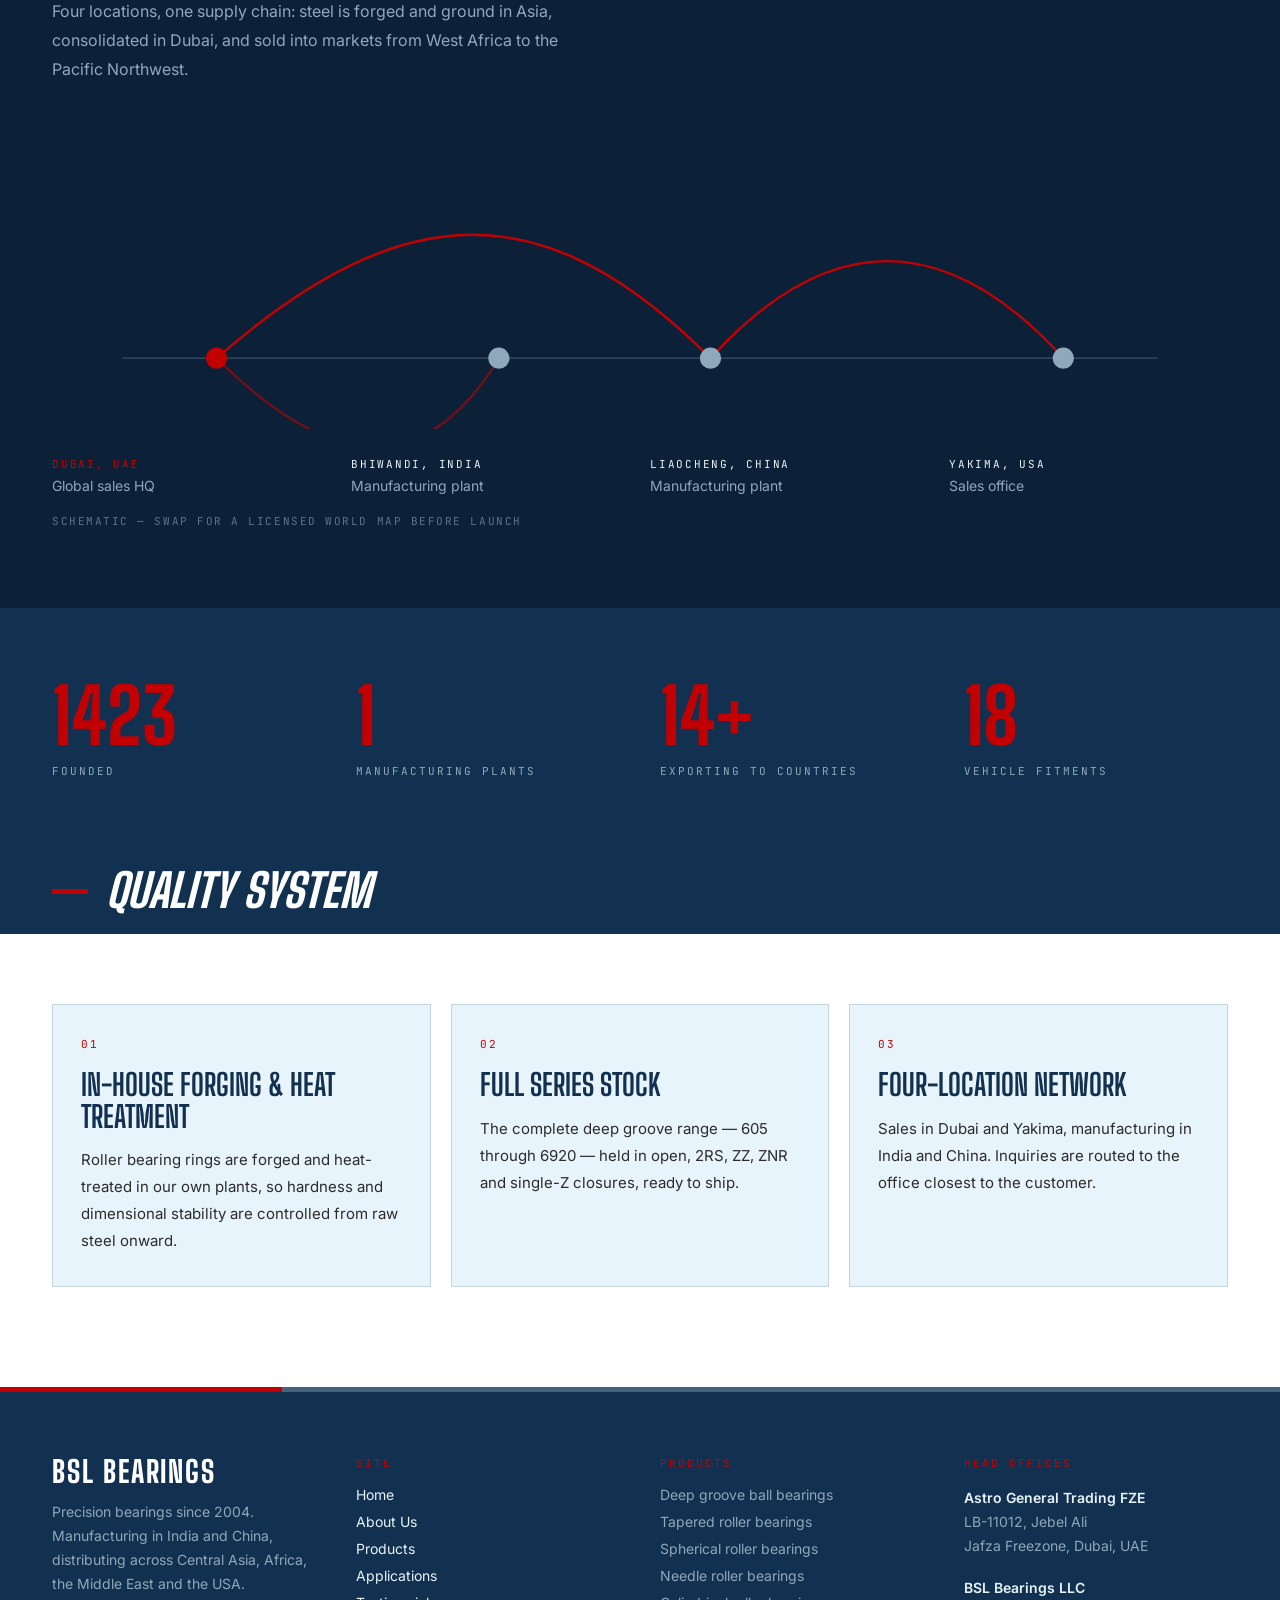
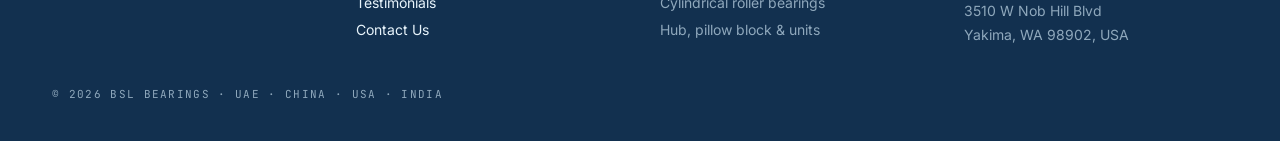
==== commit 7bdb5317: "Revision round 1: content, contact data, fitments and parts catalogue Global - Locations are stated " ====
--- a/about.html
+++ b/about.html
@@ -4,7 +4,7 @@
 <meta charset="utf-8">
 <meta name="viewport" content="width=device-width, initial-scale=1">
 <title>About Us | BSL Bearings</title>
-<meta name="description" content="From a single trading operation in 2004 to two manufacturing plants and a four-country sales network — forging, heat treatment and final grinding under our own roof.">
+<meta name="description" content="From a single trading operation in 2004 to two manufacturing plants and a four-location sales network serving Central Asia, Africa, the Middle East and the USA — forging, heat treatment and final grinding under our own roof.">
 <link rel="icon" href="favicon.svg" type="image/svg+xml">
 <link rel="preconnect" href="https://fonts.gstatic.com" crossorigin>
 <link href="https://fonts.googleapis.com/css2?family=Big+Shoulders+Display:wght@500;700;800&family=Inter:wght@400;500;600&family=JetBrains+Mono:wght@400;500&display=swap" rel="stylesheet">
@@ -37,7 +37,7 @@
     <div style="opacity:0;animation:bslup .7s cubic-bezier(.16,1,.3,1) .1s forwards;font-family:'JetBrains Mono',monospace;font-size:12px;letter-spacing:.2em;text-transform:uppercase;color:#8FA8BC">About us</div>
     <div style="opacity:0;animation:bslup .7s cubic-bezier(.16,1,.3,1) .2s forwards;width:150px;height:6px;background:#C30001;transform:skewX(-26deg);margin:22px 0 26px"></div>
     <h1 data-split="1" style="margin:0;font-family:'Big Shoulders Display',sans-serif;font-weight:800;font-size:clamp(46px,6.4vw,92px);line-height:.92;text-transform:uppercase;max-width:14ch">A bearing company that owns its steel</h1>
-    <p style="opacity:0;animation:bslup .7s cubic-bezier(.16,1,.3,1) .6s forwards;margin:28px 0 0;max-width:640px;color:#8FA8BC;font-size:17px;line-height:1.8">From a single trading operation in 2004 to two manufacturing plants and a four-country sales network. Forging, heat treatment and final grinding happen under our own roof.</p>
+    <p style="opacity:0;animation:bslup .7s cubic-bezier(.16,1,.3,1) .6s forwards;margin:28px 0 0;max-width:640px;color:#8FA8BC;font-size:17px;line-height:1.8">From a single trading operation in 2004 to two manufacturing plants and a four-location sales network. Forging, heat treatment and final grinding happen under our own roof.</p>
   </div>
 </section>
 
@@ -60,7 +60,7 @@
           <div style="font-family:'JetBrains Mono',monospace;font-size:12px;letter-spacing:.16em;color:#C30001">2004</div>
           <div style="margin-top:10px;font-family:'Big Shoulders Display',sans-serif;font-weight:700;font-size:32px;line-height:1.05;text-transform:uppercase;color:#12304F">BSL Bearings founded</div>
         </div>
-        <p style="margin:0;color:#2B2B2B;font-size:15px;line-height:1.85">The company starts trading bearings and builds its first distributor relationships across Central Asia, Africa and the Middle East.</p>
+        <p style="margin:0;color:#2B2B2B;font-size:15px;line-height:1.85">The company starts trading bearings and builds its first distributor relationships across Central Asia, Africa, the Middle East and the USA.</p>
       </div>
     </div>
 
@@ -104,7 +104,7 @@
           <div style="font-family:'JetBrains Mono',monospace;font-size:12px;letter-spacing:.16em;color:#C30001">Yakima, USA</div>
           <div style="margin-top:10px;font-family:'Big Shoulders Display',sans-serif;font-weight:700;font-size:32px;line-height:1.05;text-transform:uppercase;color:#12304F">BSL Bearings LLC</div>
         </div>
-        <p style="margin:0;color:#2B2B2B;font-size:15px;line-height:1.85">Sales office in Yakima, Washington, serving North American industrial and agricultural customers.</p>
+        <p style="margin:0;color:#2B2B2B;font-size:15px;line-height:1.85">BSL Bearings LLC — Sales office in Yakima, Washington, serving North, Central and South American markets.</p>
       </div>
     </div>
   </div>
@@ -121,6 +121,8 @@
   <div style="max-width:1240px;margin:0 auto;padding:70px 32px 80px">
     <p style="margin:0 0 40px;max-width:560px;color:#8FA8BC;font-size:16px;line-height:1.8">Four locations, one supply chain: steel is forged and ground in Asia, consolidated in Dubai, and sold into markets from West Africa to the Pacific Northwest.</p>
     <div data-reveal="up" data-draw="1" style="opacity:0;transform:translateY(40px) scale(.97);transition:opacity .7s cubic-bezier(.16,1,.3,1),transform .7s cubic-bezier(.16,1,.3,1)">
+      <!-- TODO (LAUNCH BLOCKER): this is a schematic, not a real map. Replace with a
+           licensed world map before launch, or keep it clearly labelled as a diagram. -->
       <svg viewBox="0 0 1000 260" style="width:100%;height:auto" aria-label="Schematic of BSL locations and routes">
         <line x1="60" y1="200" x2="940" y2="200" stroke="rgba(143,168,188,.35)" stroke-width="1"></line>
         <path d="M140 200 C 300 60, 420 60, 560 200" fill="none" stroke="#C30001" stroke-width="2"></path>
@@ -145,19 +147,19 @@
 <section style="background:#12304F">
   <div data-stagger="1" style="max-width:1240px;margin:0 auto;padding:70px 32px;display:grid;grid-template-columns:repeat(auto-fit,minmax(170px,1fr));gap:40px">
     <div data-reveal="up" style="opacity:0;transform:translateY(40px) scale(.97);transition:opacity .7s cubic-bezier(.16,1,.3,1),transform .7s cubic-bezier(.16,1,.3,1)">
-      <div style="font-family:'Big Shoulders Display',sans-serif;font-weight:800;font-size:clamp(48px,6vw,76px);line-height:1;color:#C30001"><span data-count="2004">0</span></div>
+      <div style="font-family:'Big Shoulders Display',sans-serif;font-weight:800;font-size:clamp(48px,6vw,76px);line-height:1;color:#C30001"><span data-count="2004">2004</span></div>
       <div style="margin-top:10px;font-family:'JetBrains Mono',monospace;font-size:11px;letter-spacing:.18em;text-transform:uppercase;color:#8FA8BC">Founded</div>
     </div>
     <div data-reveal="up" style="opacity:0;transform:translateY(40px) scale(.97);transition:opacity .7s cubic-bezier(.16,1,.3,1),transform .7s cubic-bezier(.16,1,.3,1)">
-      <div style="font-family:'Big Shoulders Display',sans-serif;font-weight:800;font-size:clamp(48px,6vw,76px);line-height:1;color:#C30001"><span data-count="2">0</span></div>
+      <div style="font-family:'Big Shoulders Display',sans-serif;font-weight:800;font-size:clamp(48px,6vw,76px);line-height:1;color:#C30001"><span data-count="2">2</span></div>
       <div style="margin-top:10px;font-family:'JetBrains Mono',monospace;font-size:11px;letter-spacing:.18em;text-transform:uppercase;color:#8FA8BC">Manufacturing plants</div>
     </div>
     <div data-reveal="up" style="opacity:0;transform:translateY(40px) scale(.97);transition:opacity .7s cubic-bezier(.16,1,.3,1),transform .7s cubic-bezier(.16,1,.3,1)">
-      <div style="font-family:'Big Shoulders Display',sans-serif;font-weight:800;font-size:clamp(48px,6vw,76px);line-height:1;color:#C30001"><span data-count="4">0</span></div>
-      <div style="margin-top:10px;font-family:'JetBrains Mono',monospace;font-size:11px;letter-spacing:.18em;text-transform:uppercase;color:#8FA8BC">Country network</div>
-    </div>
-    <div data-reveal="up" style="opacity:0;transform:translateY(40px) scale(.97);transition:opacity .7s cubic-bezier(.16,1,.3,1),transform .7s cubic-bezier(.16,1,.3,1)">
-      <div style="font-family:'Big Shoulders Display',sans-serif;font-weight:800;font-size:clamp(48px,6vw,76px);line-height:1;color:#C30001"><span data-count="30" data-suffix="+">0</span></div>
+      <div style="font-family:'Big Shoulders Display',sans-serif;font-weight:800;font-size:clamp(48px,6vw,76px);line-height:1;color:#C30001"><span data-count="20">20</span><span aria-hidden="true">+</span></div>
+      <div style="margin-top:10px;font-family:'JetBrains Mono',monospace;font-size:11px;letter-spacing:.18em;text-transform:uppercase;color:#8FA8BC">Exporting to countries</div>
+    </div>
+    <div data-reveal="up" style="opacity:0;transform:translateY(40px) scale(.97);transition:opacity .7s cubic-bezier(.16,1,.3,1),transform .7s cubic-bezier(.16,1,.3,1)">
+      <div style="font-family:'Big Shoulders Display',sans-serif;font-weight:800;font-size:clamp(48px,6vw,76px);line-height:1;color:#C30001"><span data-count="25">25</span></div>
       <div style="margin-top:10px;font-family:'JetBrains Mono',monospace;font-size:11px;letter-spacing:.18em;text-transform:uppercase;color:#8FA8BC">Vehicle fitments</div>
     </div>
   </div>
@@ -187,7 +189,7 @@
     <div data-reveal="up" data-tilt="1" class="card-hover" style="opacity:0;transform:translateY(40px) scale(.97);position:relative;overflow:hidden;border:1px solid rgba(18,48,79,.16);background:#E8F4FB;padding:32px 28px">
       <span data-specular="1" style="position:absolute;inset:0;opacity:0;transition:opacity .3s ease;pointer-events:none"></span>
       <div style="font-family:'JetBrains Mono',monospace;font-size:11px;letter-spacing:.18em;text-transform:uppercase;color:#C30001">03</div>
-      <div style="margin-top:18px;font-family:'Big Shoulders Display',sans-serif;font-weight:700;font-size:30px;line-height:1.05;text-transform:uppercase;color:#12304F">Four-country network</div>
+      <div style="margin-top:18px;font-family:'Big Shoulders Display',sans-serif;font-weight:700;font-size:30px;line-height:1.05;text-transform:uppercase;color:#12304F">Four-location network</div>
       <p style="margin:14px 0 0;color:#2B2B2B;font-size:15px;line-height:1.8">Sales in Dubai and Yakima, manufacturing in India and China. Inquiries are routed to the office closest to the customer.</p>
     </div>
   </div>
@@ -200,7 +202,7 @@
   <div class="footer-grid">
     <div>
       <div class="footer-brand">BSL BEARINGS</div>
-      <p style="margin:14px 0 0;color:#8FA8BC;font-size:14px;line-height:1.7;max-width:260px">Precision bearings since 2004. Manufacturing in India and China, distributing across Central Asia, Africa and the Middle East.</p>
+      <p style="margin:14px 0 0;color:#8FA8BC;font-size:14px;line-height:1.7;max-width:260px">Precision bearings since 2004. Manufacturing in India and China, distributing across Central Asia, Africa, the Middle East and the USA.</p>
     </div>
     <div>
       <div class="footer-col-title">Site</div>
@@ -225,13 +227,13 @@
       </div>
     </div>
     <div>
-      <div class="footer-col-title">Global sales HQ</div>
-      <p style="margin:0;color:#8FA8BC;font-size:14px;line-height:1.7">BSL Bearings FZE<br>Jebel Ali Freezone<br>Dubai, United Arab Emirates</p>
+      <div class="footer-col-title">Head offices</div>
+      <p style="margin:0;color:#8FA8BC;font-size:14px;line-height:1.7"><strong style="color:#E8F4FB;font-weight:600">Astro General Trading FZE</strong><br>LB-11012, Jebel Ali<br>Jafza Freezone, Dubai, UAE</p>
+      <p style="margin:18px 0 0;color:#8FA8BC;font-size:14px;line-height:1.7"><strong style="color:#E8F4FB;font-weight:600">BSL Bearings LLC</strong><br>3510 W Nob Hill Blvd<br>Yakima, WA 98902, USA</p>
     </div>
   </div>
   <div class="footer-bottom">
-    <span>© 2026 BSL Bearings</span>
-    <span>Dubai · Bhiwandi · Liaocheng · Yakima</span>
+    <span>© 2026 BSL Bearings · UAE · China · USA · India</span>
   </div>
 </footer>
 
--- a/css/style.css
+++ b/css/style.css
@@ -112,3 +112,157 @@
 }
 
 .wrap { max-width: 1240px; margin: 0 auto; padding: 0 32px; }
+
+/* ---------- vehicle fitments ---------- */
+.fitment-group + .fitment-group { margin-top: 34px; }
+.fitment-label {
+  font-family: 'JetBrains Mono', monospace; font-size: 11px; letter-spacing: .18em;
+  text-transform: uppercase; color: #C30001; margin-bottom: 16px;
+}
+.fitment-grid { display: grid; grid-template-columns: repeat(2, minmax(0, 1fr)); gap: 12px; }
+@media (min-width: 480px) { .fitment-grid { grid-template-columns: repeat(3, minmax(0, 1fr)); } }
+@media (min-width: 768px) { .fitment-grid { grid-template-columns: repeat(4, minmax(0, 1fr)); } }
+@media (min-width: 1024px) { .fitment-grid { grid-template-columns: repeat(6, minmax(0, 1fr)); } }
+.fitment-chip {
+  display: flex; align-items: center; justify-content: center; text-align: center;
+  min-height: 56px; padding: 14px 10px;
+  border: 1px solid rgba(18,48,79,.28); background: #fff;
+  font-family: 'JetBrains Mono', monospace; font-size: 14px; letter-spacing: .04em;
+  text-transform: uppercase; color: #12304F; line-height: 1.25;
+  transition: border-color .3s ease, color .3s ease;
+}
+.fitment-chip:hover { border-color: #C30001; color: #C30001; }
+.fitment-note {
+  margin: 32px 0 0; max-width: 780px;
+  font-size: 14px; line-height: 1.7; color: #5d7387;
+}
+
+/* ---------- catalogue ---------- */
+.cat-controls {
+  display: grid; grid-template-columns: repeat(auto-fit, minmax(210px, 1fr));
+  gap: 16px; margin-bottom: 28px; align-items: end;
+}
+.cat-field { display: flex; flex-direction: column; gap: 10px; }
+.cat-field > span {
+  font-family: 'JetBrains Mono', monospace; font-size: 11px; letter-spacing: .18em;
+  text-transform: uppercase; color: #5d7387;
+}
+.cat-field input, .cat-field select {
+  background: #fff; border: 1px solid rgba(18,48,79,.28); color: #2B2B2B;
+  font-size: 15px; padding: 14px 16px; min-height: 48px; transition: border-color .3s ease;
+}
+.cat-field input:focus, .cat-field select:focus { border-color: #C30001; outline: none; }
+.cat-count {
+  font-family: 'JetBrains Mono', monospace; font-size: 11px; letter-spacing: .16em;
+  text-transform: uppercase; color: #5d7387; margin-bottom: 14px;
+}
+.cat-scroll { overflow-x: auto; }
+.cat-table { width: 100%; border-collapse: collapse; min-width: 780px; }
+.cat-table th, .cat-table td {
+  padding: 14px 12px; text-align: left; border-bottom: 1px solid rgba(18,48,79,.14);
+  font-size: 14px; color: #2B2B2B; white-space: nowrap;
+}
+.cat-table thead th {
+  position: sticky; top: 0; z-index: 2; background: #12304F; color: #fff;
+  font-family: 'JetBrains Mono', monospace; font-size: 11px; letter-spacing: .14em;
+  text-transform: uppercase; font-weight: 500; border-bottom: none;
+}
+.cat-table th[data-sort] { cursor: pointer; user-select: none; }
+.cat-table th[data-sort]:hover { color: #E8F4FB; }
+.cat-table th[data-sort]::after { content: ' ⇅'; opacity: .45; }
+.cat-table th[data-sort][aria-sort="ascending"]::after { content: ' ↑'; opacity: 1; }
+.cat-table th[data-sort][aria-sort="descending"]::after { content: ' ↓'; opacity: 1; }
+.cat-table th[data-sort]:focus-visible { outline: 2px solid #C30001; outline-offset: -2px; }
+.cat-table tbody tr:hover { background: #E8F4FB; }
+.cat-desig {
+  font-family: 'Big Shoulders Display', sans-serif; font-weight: 700;
+  font-size: 22px; letter-spacing: .02em; color: #12304F;
+}
+.cat-inter { font-family: 'JetBrains Mono', monospace; font-size: 12px; color: #5d7387; }
+.cat-empty { padding: 40px 0; color: #5d7387; font-size: 15px; }
+.cat-more { margin-top: 26px; }
+
+/* catalogue rows become stacked cards on small screens */
+.cat-cards { display: none; }
+@media (max-width: 767px) {
+  .cat-scroll { display: none; }
+  .cat-cards { display: grid; gap: 14px; }
+  .cat-card { border: 1px solid rgba(18,48,79,.16); background: #fff; padding: 20px 18px; }
+  .cat-card-head {
+    font-family: 'Big Shoulders Display', sans-serif; font-weight: 700; font-size: 26px;
+    line-height: 1.05; text-transform: uppercase; color: #12304F;
+    padding-bottom: 12px; border-bottom: 1px solid rgba(18,48,79,.14);
+  }
+  .cat-kv { display: grid; grid-template-columns: repeat(auto-fit, minmax(72px, 1fr)); gap: 12px; margin-top: 14px; }
+  .cat-kv > div > dt,
+  .cat-card-inter > div > dt {
+    font-family: 'JetBrains Mono', monospace; font-size: 11px; letter-spacing: .14em;
+    text-transform: uppercase; color: #5d7387;
+  }
+  .cat-kv > div > dd,
+  .cat-card-inter > div > dd { margin: 5px 0 0; font-size: 15px; color: #2B2B2B; }
+  .cat-card-inter {
+    margin-top: 16px; padding-top: 14px; border-top: 1px solid rgba(18,48,79,.14);
+    /* interchange codes are long and unbreakable, so let this collapse to
+       fewer columns rather than forcing three narrow ones */
+    display: grid; grid-template-columns: repeat(auto-fit, minmax(112px, 1fr)); gap: 12px;
+  }
+  .cat-card-inter > div > dd { font-family: 'JetBrains Mono', monospace; font-size: 13px; }
+  /* grid children must be allowed to shrink below their content width */
+  .cat-kv > div, .cat-card-inter > div { min-width: 0; }
+  .cat-kv dd, .cat-card-inter dd { overflow-wrap: anywhere; }
+}
+
+/* ---------- deep groove series groups ---------- */
+.series-group { border: 1px solid rgba(18,48,79,.16); background: #fff; margin-bottom: 14px; }
+.series-toggle {
+  width: 100%; display: flex; align-items: center; justify-content: space-between;
+  gap: 16px; padding: 20px 22px; min-height: 64px; background: none; border: none;
+  cursor: pointer; text-align: left; font: inherit; transition: background-color .3s ease;
+}
+.series-toggle:hover { background: #E8F4FB; }
+.series-toggle:focus-visible { outline: 2px solid #C30001; outline-offset: -2px; }
+.series-name {
+  font-family: 'Big Shoulders Display', sans-serif; font-weight: 700; font-size: 26px;
+  letter-spacing: .02em; color: #12304F; line-height: 1;
+}
+.series-meta {
+  font-family: 'JetBrains Mono', monospace; font-size: 12px; letter-spacing: .12em;
+  text-transform: uppercase; color: #5d7387;
+}
+.series-sign { color: #C30001; font-family: 'JetBrains Mono', monospace; font-size: 18px; flex: none; }
+.series-body { padding: 0 22px 24px; }
+.series-chips {
+  display: grid; grid-template-columns: repeat(auto-fill, minmax(96px, 1fr)); gap: 8px;
+}
+.series-chip {
+  padding: 11px 8px; text-align: center; border: 1px solid rgba(18,48,79,.2);
+  font-family: 'JetBrains Mono', monospace; font-size: 13px; color: #12304F;
+}
+.series-closures {
+  margin: 18px 0 0; font-family: 'JetBrains Mono', monospace; font-size: 11px;
+  letter-spacing: .14em; text-transform: uppercase; color: #5d7387;
+}
+
+/* ---------- contact office cards ---------- */
+.office-grid {
+  display: grid; grid-template-columns: repeat(auto-fit, minmax(260px, 1fr));
+  gap: 20px; align-items: stretch; perspective: 1200px;
+}
+.office-card { display: flex; flex-direction: column; }
+.office-contact {
+  margin-top: auto; padding-top: 18px;
+  border-top: 1px solid rgba(18,48,79,.18);
+  display: flex; flex-direction: column;
+}
+.office-contact a {
+  display: flex; align-items: center; min-height: 44px;
+  font-family: 'JetBrains Mono', monospace; font-size: 13px;
+  color: #12304F; word-break: break-word; transition: color .25s ease;
+}
+.office-contact a:hover { color: #C30001; }
+.office-todo {
+  margin-top: auto; padding-top: 18px; border-top: 1px solid rgba(18,48,79,.18);
+  font-family: 'JetBrains Mono', monospace; font-size: 11px; letter-spacing: .1em;
+  text-transform: uppercase; color: #5d7387; line-height: 1.7;
+}
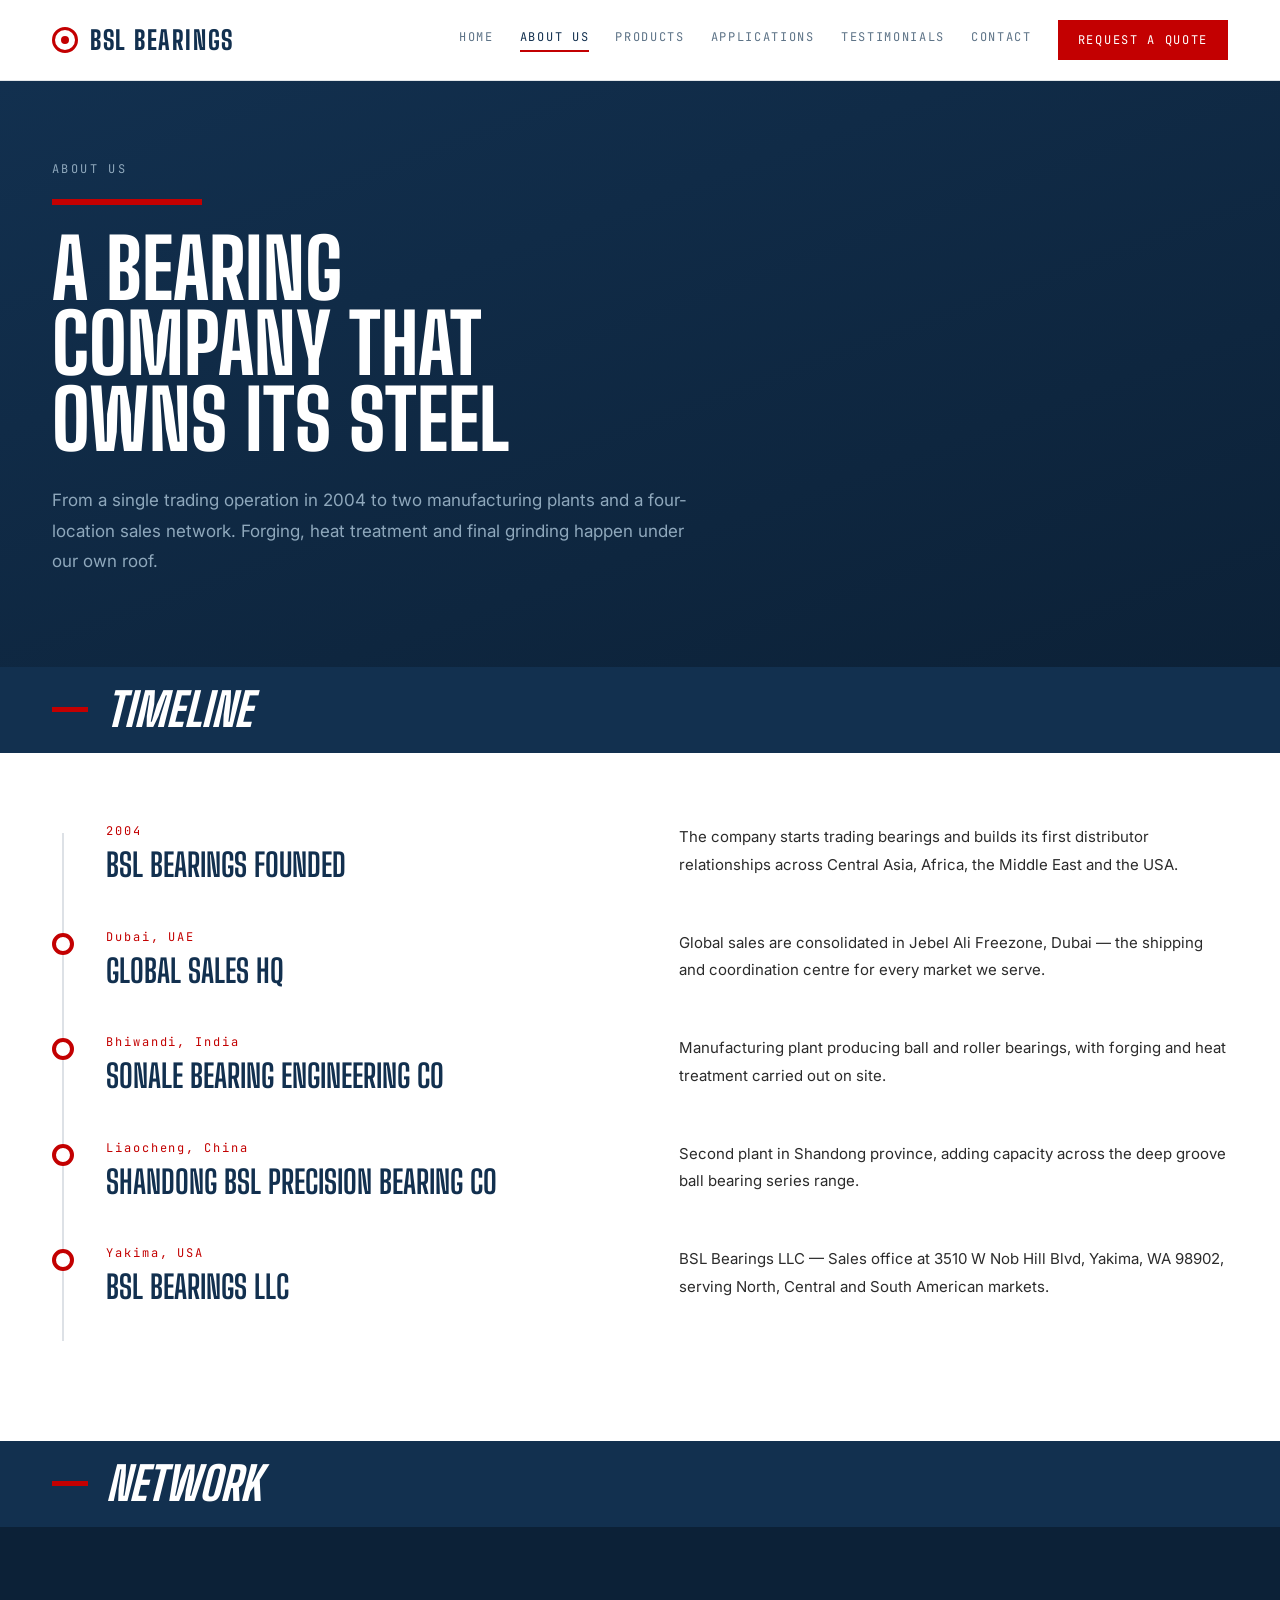
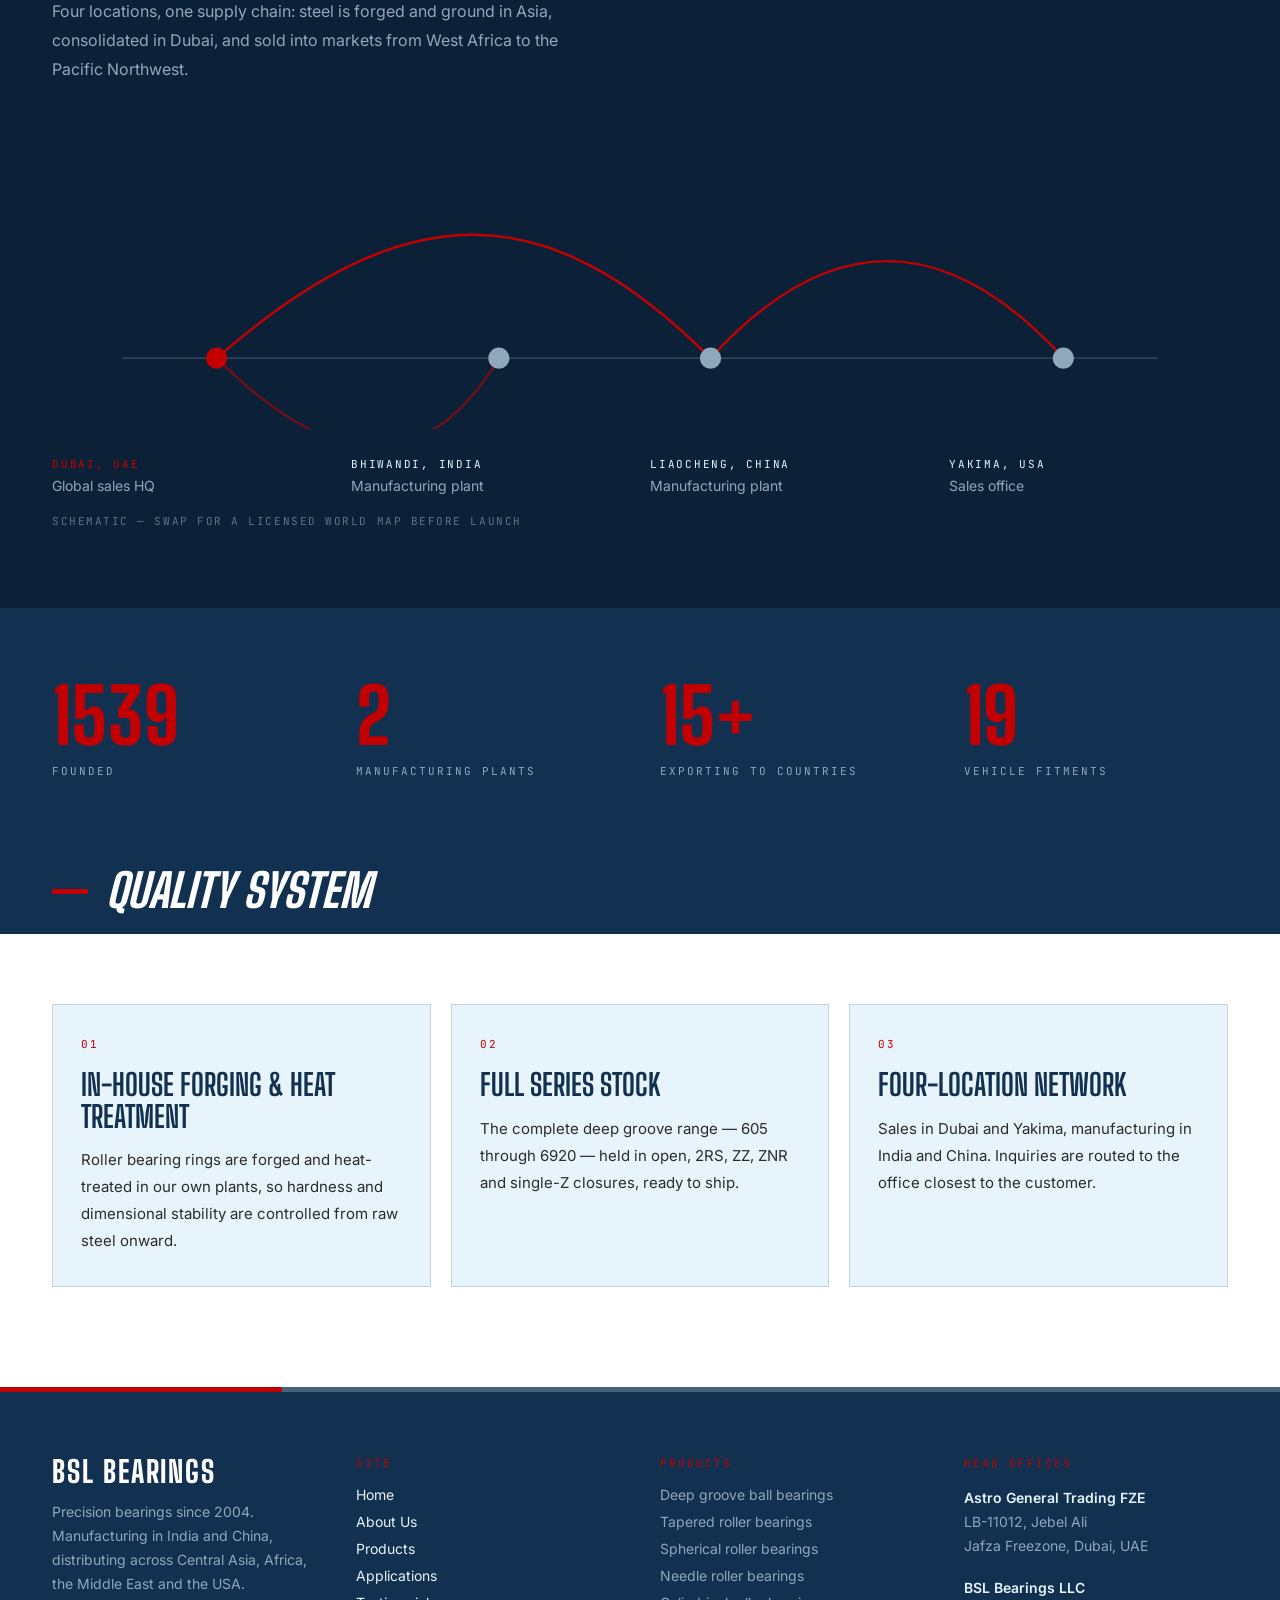
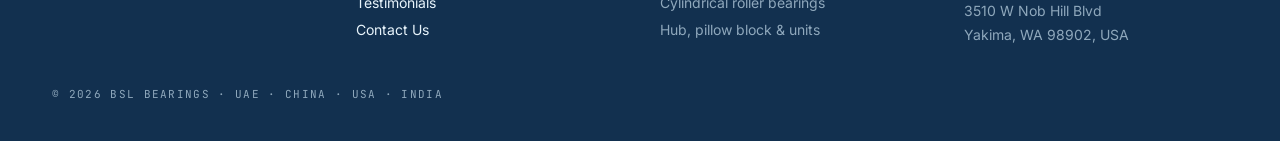
==== commit 04d71b67: "Fix exploded-view 3D, mobile responsiveness, and de-duplicate page chrome Exploded view (reported as" ====
--- a/about.html
+++ b/about.html
@@ -12,6 +12,7 @@
 </head>
 <body>
 
+<!-- @partial header — generated by tools/sync-partials.py, do not edit here -->
 <header data-nav="1" class="site-nav">
   <div data-nav-inner="1" class="site-nav-inner">
     <a href="index.html" class="brand">
@@ -29,6 +30,7 @@
     </nav>
   </div>
 </header>
+<!-- /@partial header -->
 
 <main>
 
@@ -104,7 +106,7 @@
           <div style="font-family:'JetBrains Mono',monospace;font-size:12px;letter-spacing:.16em;color:#C30001">Yakima, USA</div>
           <div style="margin-top:10px;font-family:'Big Shoulders Display',sans-serif;font-weight:700;font-size:32px;line-height:1.05;text-transform:uppercase;color:#12304F">BSL Bearings LLC</div>
         </div>
-        <p style="margin:0;color:#2B2B2B;font-size:15px;line-height:1.85">BSL Bearings LLC — Sales office in Yakima, Washington, serving North, Central and South American markets.</p>
+        <p style="margin:0;color:#2B2B2B;font-size:15px;line-height:1.85">BSL Bearings LLC — Sales office at 3510 W Nob Hill Blvd, Yakima, WA 98902, serving North, Central and South American markets.</p>
       </div>
     </div>
   </div>
@@ -197,6 +199,7 @@
 
 </main>
 
+<!-- @partial footer — generated by tools/sync-partials.py, do not edit here -->
 <footer class="site-footer">
   <div class="stripe"></div>
   <div class="footer-grid">
@@ -236,6 +239,7 @@
     <span>© 2026 BSL Bearings · UAE · China · USA · India</span>
   </div>
 </footer>
+<!-- /@partial footer -->
 
 <script type="module" src="js/site.js"></script>
 </body>
--- a/css/style.css
+++ b/css/style.css
@@ -266,3 +266,147 @@
   font-family: 'JetBrains Mono', monospace; font-size: 11px; letter-spacing: .1em;
   text-transform: uppercase; color: #5d7387; line-height: 1.7;
 }
+
+/* ---------- exploded view (3D) ----------
+   Default state is a static diagram in normal document flow: no pinned
+   section, no scroll hijack, and the heading, copy and part labels are always
+   readable. js/site.js adds .is-3d only once Three.js has actually loaded on a
+   pointer-driven, non-reduced-motion viewport, which layers the scroll-scrub
+   WebGL version over the same markup. */
+.scrub3d {
+  position: relative;
+  background: linear-gradient(180deg, #0c2137 0%, #12304F 50%, #0c2137 100%);
+}
+.scrub3d-stage { padding: 64px 0 72px; }
+.scrub3d-eyebrow-inner {
+  display: flex; align-items: baseline; gap: 18px; flex-wrap: wrap;
+}
+.scrub3d-kicker,
+.scrub3d-caption {
+  font-family: 'JetBrains Mono', monospace; font-size: 11px;
+  letter-spacing: .2em; text-transform: uppercase;
+}
+.scrub3d-kicker { color: #C30001; }
+.scrub3d-caption { color: #8FA8BC; letter-spacing: .16em; }
+.scrub3d-canvas { display: none; }
+.scrub3d-static { margin: 26px auto 0; padding: 0 32px; max-width: 620px; }
+.scrub3d-static svg { display: block; width: 100%; height: auto; }
+.scrub3d-copy { margin-top: 34px; }
+.scrub3d-parts {
+  list-style: none; margin: 24px 0 0; padding: 0;
+  display: flex; flex-wrap: wrap; gap: 10px 12px;
+}
+.scrub3d-parts li {
+  border: 1px solid rgba(232,244,251,.28); padding: 9px 14px;
+  font-family: 'JetBrains Mono', monospace; font-size: 12px;
+  letter-spacing: .12em; text-transform: uppercase; color: #E8F4FB;
+}
+
+/* enhanced: pinned scroll-scrub, desktop + WebGL only */
+.scrub3d.is-3d { height: 340vh; }
+.scrub3d.is-3d .scrub3d-stage {
+  position: sticky; top: 0; height: 100vh; overflow: hidden; padding: 0;
+}
+.scrub3d.is-3d .scrub3d-canvas { display: block; position: absolute; inset: 0; }
+.scrub3d.is-3d .scrub3d-static { display: none; }
+/* clear of the sticky site header, which otherwise covers this row */
+.scrub3d.is-3d .scrub3d-eyebrow { position: absolute; top: 98px; left: 0; width: 100%; }
+.scrub3d.is-3d .scrub3d-copy { position: absolute; bottom: 36px; left: 0; width: 100%; margin: 0; }
+.scrub3d.is-3d .scrub3d-parts { margin-top: 18px; }
+
+@media (prefers-reduced-motion: reduce) {
+  .scrub3d.is-3d { height: auto; }
+  .scrub3d.is-3d .scrub3d-stage { position: static; height: auto; padding: 64px 0 72px; }
+  .scrub3d.is-3d .scrub3d-canvas { display: none; }
+  .scrub3d.is-3d .scrub3d-static { display: block; }
+  .scrub3d.is-3d .scrub3d-eyebrow,
+  .scrub3d.is-3d .scrub3d-copy { position: static; margin-top: 34px; }
+}
+
+/* ---------- mobile ergonomics ----------
+   Scoped to small viewports only: the desktop nav, type scale and spacing are
+   unchanged. Raises navigation text off 12px, gives every nav item, footer
+   link and form control a 44px touch target, and lifts form inputs to 16px so
+   iOS does not auto-zoom the page on focus. */
+@media (max-width: 767px) {
+  .site-nav-inner { padding-left: 20px; padding-right: 20px; gap: 12px; }
+  .nav-links { gap: 4px 14px; }
+  .nav-link {
+    font-size: 14px;
+    min-height: 44px;
+    display: inline-flex; align-items: center;
+    padding-bottom: 0;
+  }
+  .nav-link.is-active { border-bottom-width: 2px; }
+  .brand { min-height: 44px; }
+  .btn-quote { min-height: 44px; display: inline-flex; align-items: center; font-size: 13px; }
+
+  .footer-links { gap: 2px; }
+  .footer-link { min-height: 44px; display: flex; align-items: center; }
+  .footer-grid { padding-left: 20px; padding-right: 20px; }
+  .footer-bottom { padding-left: 20px; padding-right: 20px; }
+
+  /* 16px minimum stops iOS zooming the viewport when a field takes focus */
+  .field, .cat-field input, .cat-field select {
+    font-size: 16px !important;
+    min-height: 48px;
+    width: 100%;
+  }
+  textarea.field { min-height: 120px; }
+  .cat-controls { grid-template-columns: 1fr; }
+
+  /* single column below 640px for the card grids */
+  .office-grid { grid-template-columns: 1fr; }
+}
+
+@media (max-width: 639px) {
+  .fitment-note { font-size: 14px; }
+}
+
+/* respect notched devices in landscape */
+@supports (padding: max(0px)) {
+  @media (max-width: 900px) and (orientation: landscape) {
+    .wrap, .site-nav-inner, .footer-grid, .footer-bottom {
+      padding-left: max(20px, env(safe-area-inset-left));
+      padding-right: max(20px, env(safe-area-inset-right));
+    }
+  }
+}
+
+/* reduced motion: never hide content, just stop it moving */
+@media (prefers-reduced-motion: reduce) {
+  [data-reveal] { opacity: 1 !important; transform: none !important; clip-path: none !important; }
+  [data-split] span { opacity: 1 !important; transform: none !important; }
+  * { transition-duration: .001ms !important; scroll-behavior: auto !important; }
+}
+
+/* ---------- mobile: touch targets and minimum type ----------
+   Mobile-scoped only. The micro-type in this design is mostly set inline on
+   the elements themselves, so the inline sizes are lifted here by attribute
+   selector; desktop keeps the original 11/12/13px scale untouched. */
+@media (max-width: 767px) {
+  .text-link,
+  .cat-more button,
+  .series-toggle {
+    min-height: 44px;
+    display: inline-flex; align-items: center;
+  }
+  .text-link { font-size: 14px; }
+  .nav-link { padding-left: 2px; padding-right: 2px; min-width: 44px; justify-content: center; }
+  .btn-quote, .btn-primary, .btn-outline { font-size: 14px; min-height: 44px; }
+  .btn-primary, .btn-outline { display: inline-flex; align-items: center; }
+
+  .fitment-label, .footer-col-title, .cat-count,
+  .scrub3d-kicker, .scrub3d-caption, .series-meta,
+  .scrub3d-parts li, .series-chip,
+  .footer-bottom, .fitment-chip, .office-contact a,
+  .cat-field > span { font-size: 14px; }
+  /* specificity must match the .cat-kv > div > dt rule set above */
+  .cat-kv > div > dt, .cat-kv > div > dd,
+  .cat-card-inter > div > dt, .cat-card-inter > div > dd { font-size: 14px; }
+
+  /* inline-styled micro-type (kickers, card meta, table cells, addresses) */
+  [style*="font-size:11px"],
+  [style*="font-size:12px"],
+  [style*="font-size:13px"] { font-size: 14px !important; }
+}
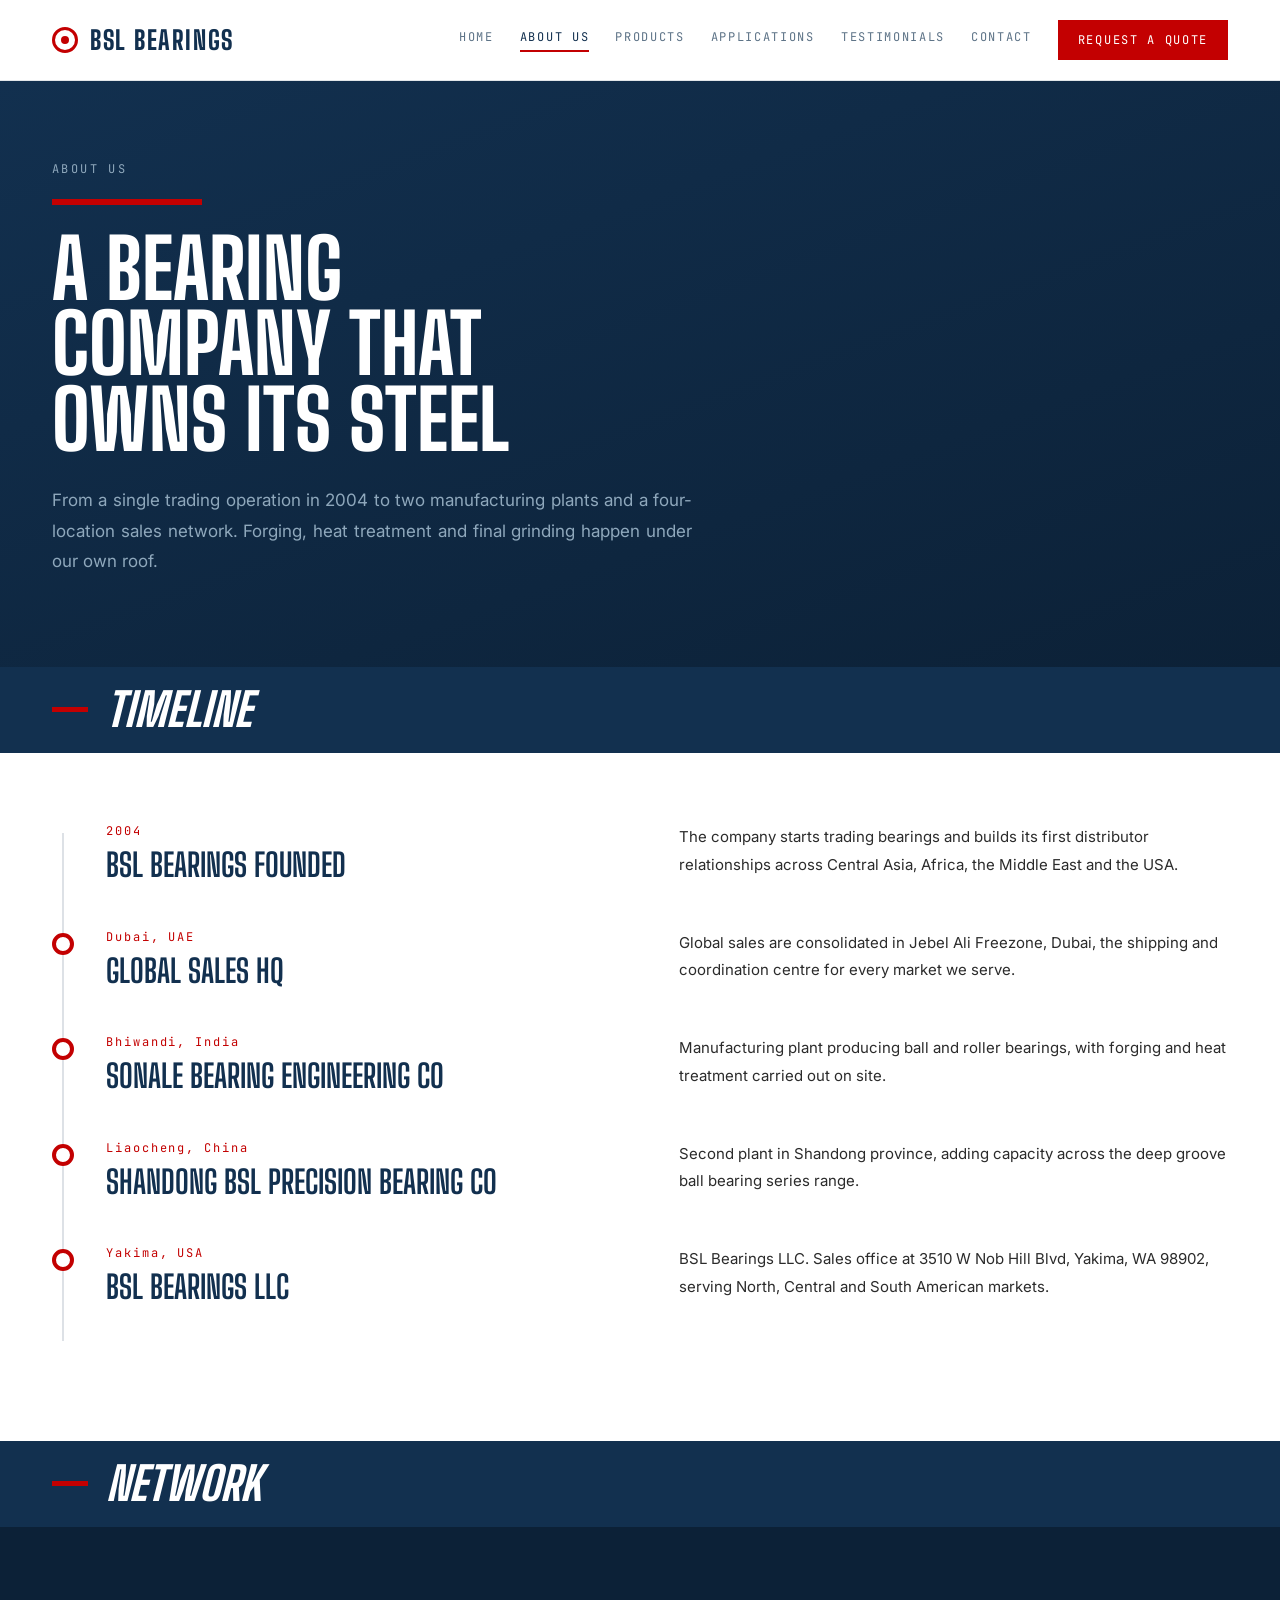
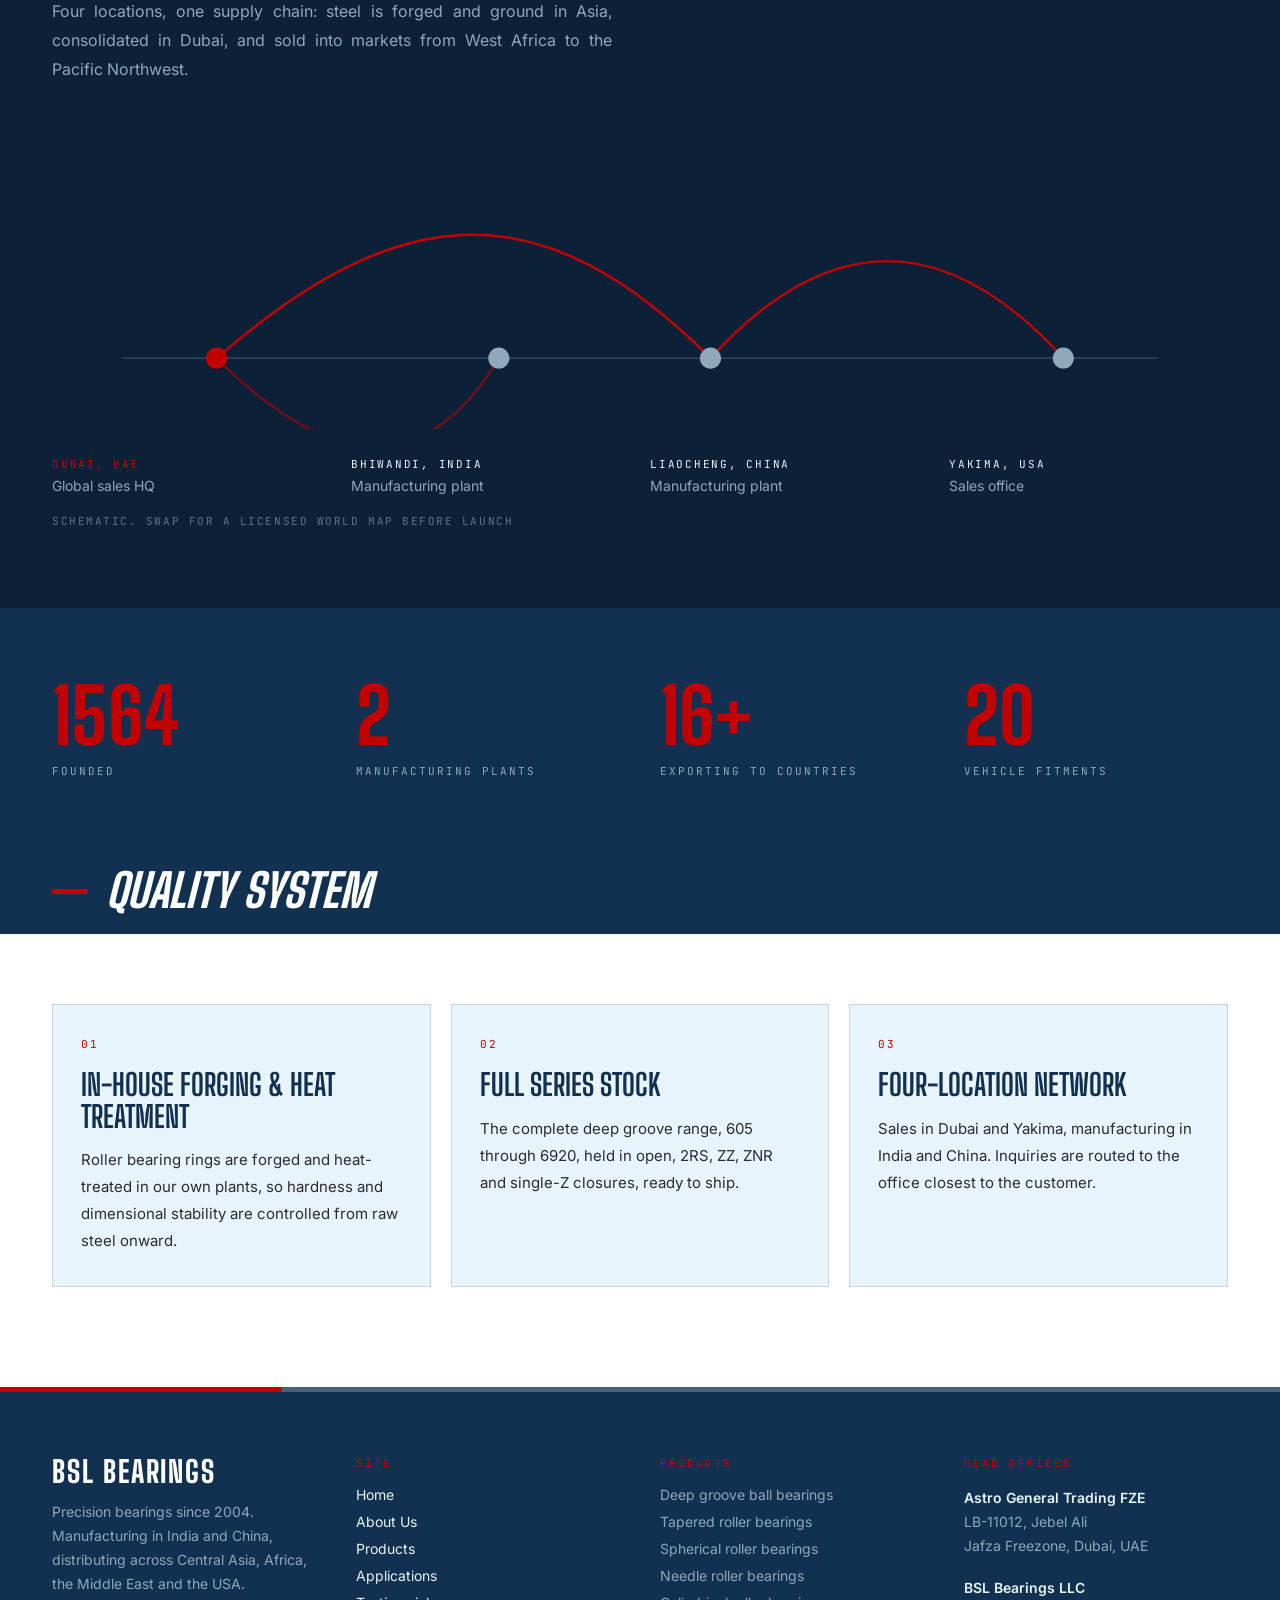
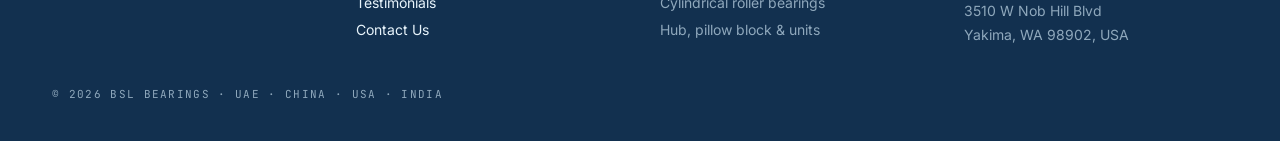
==== commit e7722f36: "Remove em dashes site-wide and justify wide body copy Em dashes are gone from every page, script, st" ====
--- a/about.html
+++ b/about.html
@@ -4,7 +4,7 @@
 <meta charset="utf-8">
 <meta name="viewport" content="width=device-width, initial-scale=1">
 <title>About Us | BSL Bearings</title>
-<meta name="description" content="From a single trading operation in 2004 to two manufacturing plants and a four-location sales network serving Central Asia, Africa, the Middle East and the USA — forging, heat treatment and final grinding under our own roof.">
+<meta name="description" content="From a single trading operation in 2004 to two manufacturing plants and a four-location sales network serving Central Asia, Africa, the Middle East and the USA. Forging, heat treatment and final grinding happen under our own roof.">
 <link rel="icon" href="favicon.svg" type="image/svg+xml">
 <link rel="preconnect" href="https://fonts.gstatic.com" crossorigin>
 <link href="https://fonts.googleapis.com/css2?family=Big+Shoulders+Display:wght@500;700;800&family=Inter:wght@400;500;600&family=JetBrains+Mono:wght@400;500&display=swap" rel="stylesheet">
@@ -12,7 +12,7 @@
 </head>
 <body>
 
-<!-- @partial header — generated by tools/sync-partials.py, do not edit here -->
+<!-- @partial header: generated by tools/sync-partials.py, do not edit here -->
 <header data-nav="1" class="site-nav">
   <div data-nav-inner="1" class="site-nav-inner">
     <a href="index.html" class="brand">
@@ -39,7 +39,7 @@
     <div style="opacity:0;animation:bslup .7s cubic-bezier(.16,1,.3,1) .1s forwards;font-family:'JetBrains Mono',monospace;font-size:12px;letter-spacing:.2em;text-transform:uppercase;color:#8FA8BC">About us</div>
     <div style="opacity:0;animation:bslup .7s cubic-bezier(.16,1,.3,1) .2s forwards;width:150px;height:6px;background:#C30001;transform:skewX(-26deg);margin:22px 0 26px"></div>
     <h1 data-split="1" style="margin:0;font-family:'Big Shoulders Display',sans-serif;font-weight:800;font-size:clamp(46px,6.4vw,92px);line-height:.92;text-transform:uppercase;max-width:14ch">A bearing company that owns its steel</h1>
-    <p style="opacity:0;animation:bslup .7s cubic-bezier(.16,1,.3,1) .6s forwards;margin:28px 0 0;max-width:640px;color:#8FA8BC;font-size:17px;line-height:1.8">From a single trading operation in 2004 to two manufacturing plants and a four-location sales network. Forging, heat treatment and final grinding happen under our own roof.</p>
+    <p class="justify" style="opacity:0;animation:bslup .7s cubic-bezier(.16,1,.3,1) .6s forwards;margin:28px 0 0;max-width:640px;color:#8FA8BC;font-size:17px;line-height:1.8">From a single trading operation in 2004 to two manufacturing plants and a four-location sales network. Forging, heat treatment and final grinding happen under our own roof.</p>
   </div>
 </section>
 
@@ -73,7 +73,7 @@
           <div style="font-family:'JetBrains Mono',monospace;font-size:12px;letter-spacing:.16em;color:#C30001">Dubai, UAE</div>
           <div style="margin-top:10px;font-family:'Big Shoulders Display',sans-serif;font-weight:700;font-size:32px;line-height:1.05;text-transform:uppercase;color:#12304F">Global sales HQ</div>
         </div>
-        <p style="margin:0;color:#2B2B2B;font-size:15px;line-height:1.85">Global sales are consolidated in Jebel Ali Freezone, Dubai — the shipping and coordination centre for every market we serve.</p>
+        <p style="margin:0;color:#2B2B2B;font-size:15px;line-height:1.85">Global sales are consolidated in Jebel Ali Freezone, Dubai, the shipping and coordination centre for every market we serve.</p>
       </div>
     </div>
 
@@ -106,7 +106,7 @@
           <div style="font-family:'JetBrains Mono',monospace;font-size:12px;letter-spacing:.16em;color:#C30001">Yakima, USA</div>
           <div style="margin-top:10px;font-family:'Big Shoulders Display',sans-serif;font-weight:700;font-size:32px;line-height:1.05;text-transform:uppercase;color:#12304F">BSL Bearings LLC</div>
         </div>
-        <p style="margin:0;color:#2B2B2B;font-size:15px;line-height:1.85">BSL Bearings LLC — Sales office at 3510 W Nob Hill Blvd, Yakima, WA 98902, serving North, Central and South American markets.</p>
+        <p style="margin:0;color:#2B2B2B;font-size:15px;line-height:1.85">BSL Bearings LLC. Sales office at 3510 W Nob Hill Blvd, Yakima, WA 98902, serving North, Central and South American markets.</p>
       </div>
     </div>
   </div>
@@ -121,7 +121,7 @@
 
 <section style="background:#0c2137;color:#fff">
   <div style="max-width:1240px;margin:0 auto;padding:70px 32px 80px">
-    <p style="margin:0 0 40px;max-width:560px;color:#8FA8BC;font-size:16px;line-height:1.8">Four locations, one supply chain: steel is forged and ground in Asia, consolidated in Dubai, and sold into markets from West Africa to the Pacific Northwest.</p>
+    <p class="justify" style="margin:0 0 40px;max-width:560px;color:#8FA8BC;font-size:16px;line-height:1.8">Four locations, one supply chain: steel is forged and ground in Asia, consolidated in Dubai, and sold into markets from West Africa to the Pacific Northwest.</p>
     <div data-reveal="up" data-draw="1" style="opacity:0;transform:translateY(40px) scale(.97);transition:opacity .7s cubic-bezier(.16,1,.3,1),transform .7s cubic-bezier(.16,1,.3,1)">
       <!-- TODO (LAUNCH BLOCKER): this is a schematic, not a real map. Replace with a
            licensed world map before launch, or keep it clearly labelled as a diagram. -->
@@ -141,7 +141,7 @@
         <div><div style="font-family:'JetBrains Mono',monospace;font-size:11px;letter-spacing:.16em;text-transform:uppercase;color:#E8F4FB">Liaocheng, China</div><div style="margin-top:6px;color:#8FA8BC;font-size:14px">Manufacturing plant</div></div>
         <div><div style="font-family:'JetBrains Mono',monospace;font-size:11px;letter-spacing:.16em;text-transform:uppercase;color:#E8F4FB">Yakima, USA</div><div style="margin-top:6px;color:#8FA8BC;font-size:14px">Sales office</div></div>
       </div>
-      <div style="margin-top:20px;font-family:'JetBrains Mono',monospace;font-size:11px;letter-spacing:.14em;text-transform:uppercase;color:#5d7387">Schematic — swap for a licensed world map before launch</div>
+      <div style="margin-top:20px;font-family:'JetBrains Mono',monospace;font-size:11px;letter-spacing:.14em;text-transform:uppercase;color:#5d7387">Schematic. Swap for a licensed world map before launch</div>
     </div>
   </div>
 </section>
@@ -186,7 +186,7 @@
       <span data-specular="1" style="position:absolute;inset:0;opacity:0;transition:opacity .3s ease;pointer-events:none"></span>
       <div style="font-family:'JetBrains Mono',monospace;font-size:11px;letter-spacing:.18em;text-transform:uppercase;color:#C30001">02</div>
       <div style="margin-top:18px;font-family:'Big Shoulders Display',sans-serif;font-weight:700;font-size:30px;line-height:1.05;text-transform:uppercase;color:#12304F">Full series stock</div>
-      <p style="margin:14px 0 0;color:#2B2B2B;font-size:15px;line-height:1.8">The complete deep groove range — 605 through 6920 — held in open, 2RS, ZZ, ZNR and single-Z closures, ready to ship.</p>
+      <p style="margin:14px 0 0;color:#2B2B2B;font-size:15px;line-height:1.8">The complete deep groove range, 605 through 6920, held in open, 2RS, ZZ, ZNR and single-Z closures, ready to ship.</p>
     </div>
     <div data-reveal="up" data-tilt="1" class="card-hover" style="opacity:0;transform:translateY(40px) scale(.97);position:relative;overflow:hidden;border:1px solid rgba(18,48,79,.16);background:#E8F4FB;padding:32px 28px">
       <span data-specular="1" style="position:absolute;inset:0;opacity:0;transition:opacity .3s ease;pointer-events:none"></span>
@@ -199,7 +199,7 @@
 
 </main>
 
-<!-- @partial footer — generated by tools/sync-partials.py, do not edit here -->
+<!-- @partial footer: generated by tools/sync-partials.py, do not edit here -->
 <footer class="site-footer">
   <div class="stripe"></div>
   <div class="footer-grid">
--- a/css/style.css
+++ b/css/style.css
@@ -113,6 +113,21 @@
 
 .wrap { max-width: 1240px; margin: 0 auto; padding: 0 32px; }
 
+/* Justified body copy.
+
+   Only for wide single-column prose: hero leads, section intros and the long
+   product explanations, all of which sit on a measure of roughly 520px or
+   more. Card copy, quotes, captions and list text stay ragged right, because
+   justifying a 300px measure opens rivers of white space between the words.
+   Below 768px every column is narrow, so justification is switched off there
+   regardless of which element carries the class. Hyphenation is on to keep
+   the word spacing even; the pages declare lang="en", so the browser has a
+   dictionary to hyphenate with. */
+.justify { text-align: justify; text-justify: inter-word; hyphens: auto; }
+@media (max-width: 767px) {
+  .justify { text-align: left; hyphens: manual; }
+}
+
 /* ---------- vehicle fitments ---------- */
 .fitment-group + .fitment-group { margin-top: 34px; }
 .fitment-label {
@@ -123,18 +138,34 @@
 @media (min-width: 480px) { .fitment-grid { grid-template-columns: repeat(3, minmax(0, 1fr)); } }
 @media (min-width: 768px) { .fitment-grid { grid-template-columns: repeat(4, minmax(0, 1fr)); } }
 @media (min-width: 1024px) { .fitment-grid { grid-template-columns: repeat(6, minmax(0, 1fr)); } }
+/* Brand card: the manufacturer logo alone. No name label, since the logo is the
+   identifier. The brand name lives in the img's alt text and the card's title
+   attribute, so screen readers and hover tooltips still name it, and the text
+   fallback below shows if a logo file ever fails to load. */
 .fitment-chip {
-  display: flex; align-items: center; justify-content: center; text-align: center;
-  min-height: 56px; padding: 14px 10px;
-  border: 1px solid rgba(18,48,79,.28); background: #fff;
-  font-family: 'JetBrains Mono', monospace; font-size: 14px; letter-spacing: .04em;
-  text-transform: uppercase; color: #12304F; line-height: 1.25;
-  transition: border-color .3s ease, color .3s ease;
-}
-.fitment-chip:hover { border-color: #C30001; color: #C30001; }
-.fitment-note {
-  margin: 32px 0 0; max-width: 780px;
-  font-size: 14px; line-height: 1.7; color: #5d7387;
+  display: flex; align-items: center; justify-content: center;
+  min-height: 104px; padding: 18px 16px;
+  border: 1px solid rgba(18,48,79,.18); background: #fff;
+  transition: border-color .3s ease, box-shadow .3s ease, transform .3s ease;
+}
+.fitment-chip:hover {
+  border-color: #C30001;
+  box-shadow: 0 8px 22px rgba(18,48,79,.10);
+  transform: translateY(-2px);
+}
+.fitment-mark {
+  display: flex; align-items: center; justify-content: center;
+  width: 100%; height: 64px;
+}
+.fitment-mark img {
+  /* capped below 100% so a 6:1 wordmark does not out-shout a square mark */
+  max-width: 88%; max-height: 100%;
+  width: auto; height: auto; object-fit: contain; display: block;
+}
+/* only seen if a logo file fails; keeps the card meaningful rather than blank */
+.fitment-fallback {
+  font-family: 'JetBrains Mono', monospace; font-size: 13px; letter-spacing: .04em;
+  text-transform: uppercase; color: #12304F; text-align: center; line-height: 1.3;
 }
 
 /* ---------- catalogue ---------- */
@@ -360,8 +391,7 @@
 }
 
 @media (max-width: 639px) {
-  .fitment-note { font-size: 14px; }
-}
+  }
 
 /* respect notched devices in landscape */
 @supports (padding: max(0px)) {
@@ -399,7 +429,7 @@
   .fitment-label, .footer-col-title, .cat-count,
   .scrub3d-kicker, .scrub3d-caption, .series-meta,
   .scrub3d-parts li, .series-chip,
-  .footer-bottom, .fitment-chip, .office-contact a,
+  .footer-bottom, .fitment-fallback, .office-contact a,
   .cat-field > span { font-size: 14px; }
   /* specificity must match the .cat-kv > div > dt rule set above */
   .cat-kv > div > dt, .cat-kv > div > dd,
@@ -410,3 +440,21 @@
   [style*="font-size:12px"],
   [style*="font-size:13px"] { font-size: 14px !important; }
 }
+
+/* ---------- horizontal scroll family headings ----------
+   These panels previously shared the 320px card width, so INDUSTRIAL and
+   AUTOMOTIVE were clipped by the track's overflow. They now size to their own
+   text and never wrap. */
+.hscroll-title {
+  flex: none;
+  display: flex; flex-direction: column; justify-content: center;
+  padding-right: 24px;
+}
+.hscroll-title-text {
+  margin-top: 12px;
+  font-family: 'Big Shoulders Display', sans-serif;
+  font-style: italic; font-weight: 800;
+  font-size: clamp(40px, 6vw, 80px); line-height: .92;
+  text-transform: uppercase; color: #12304F;
+  white-space: nowrap;
+}
